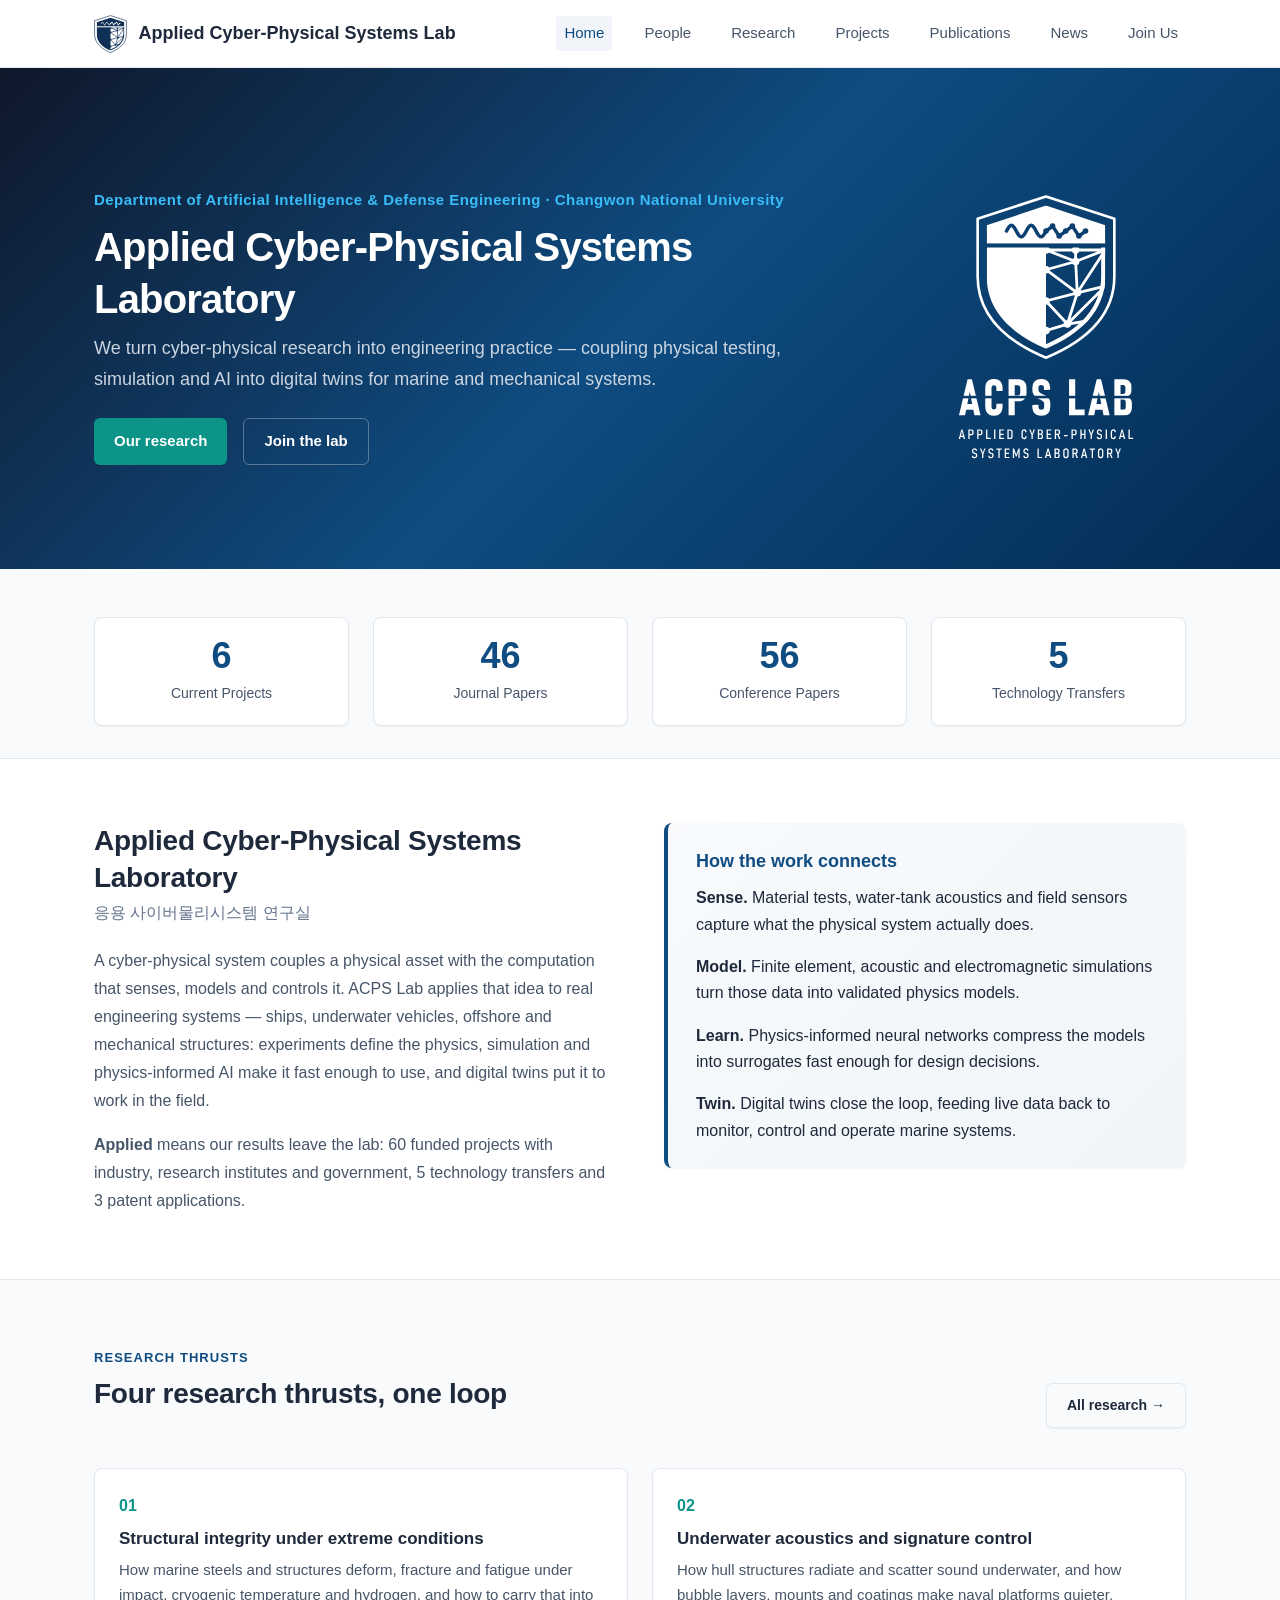
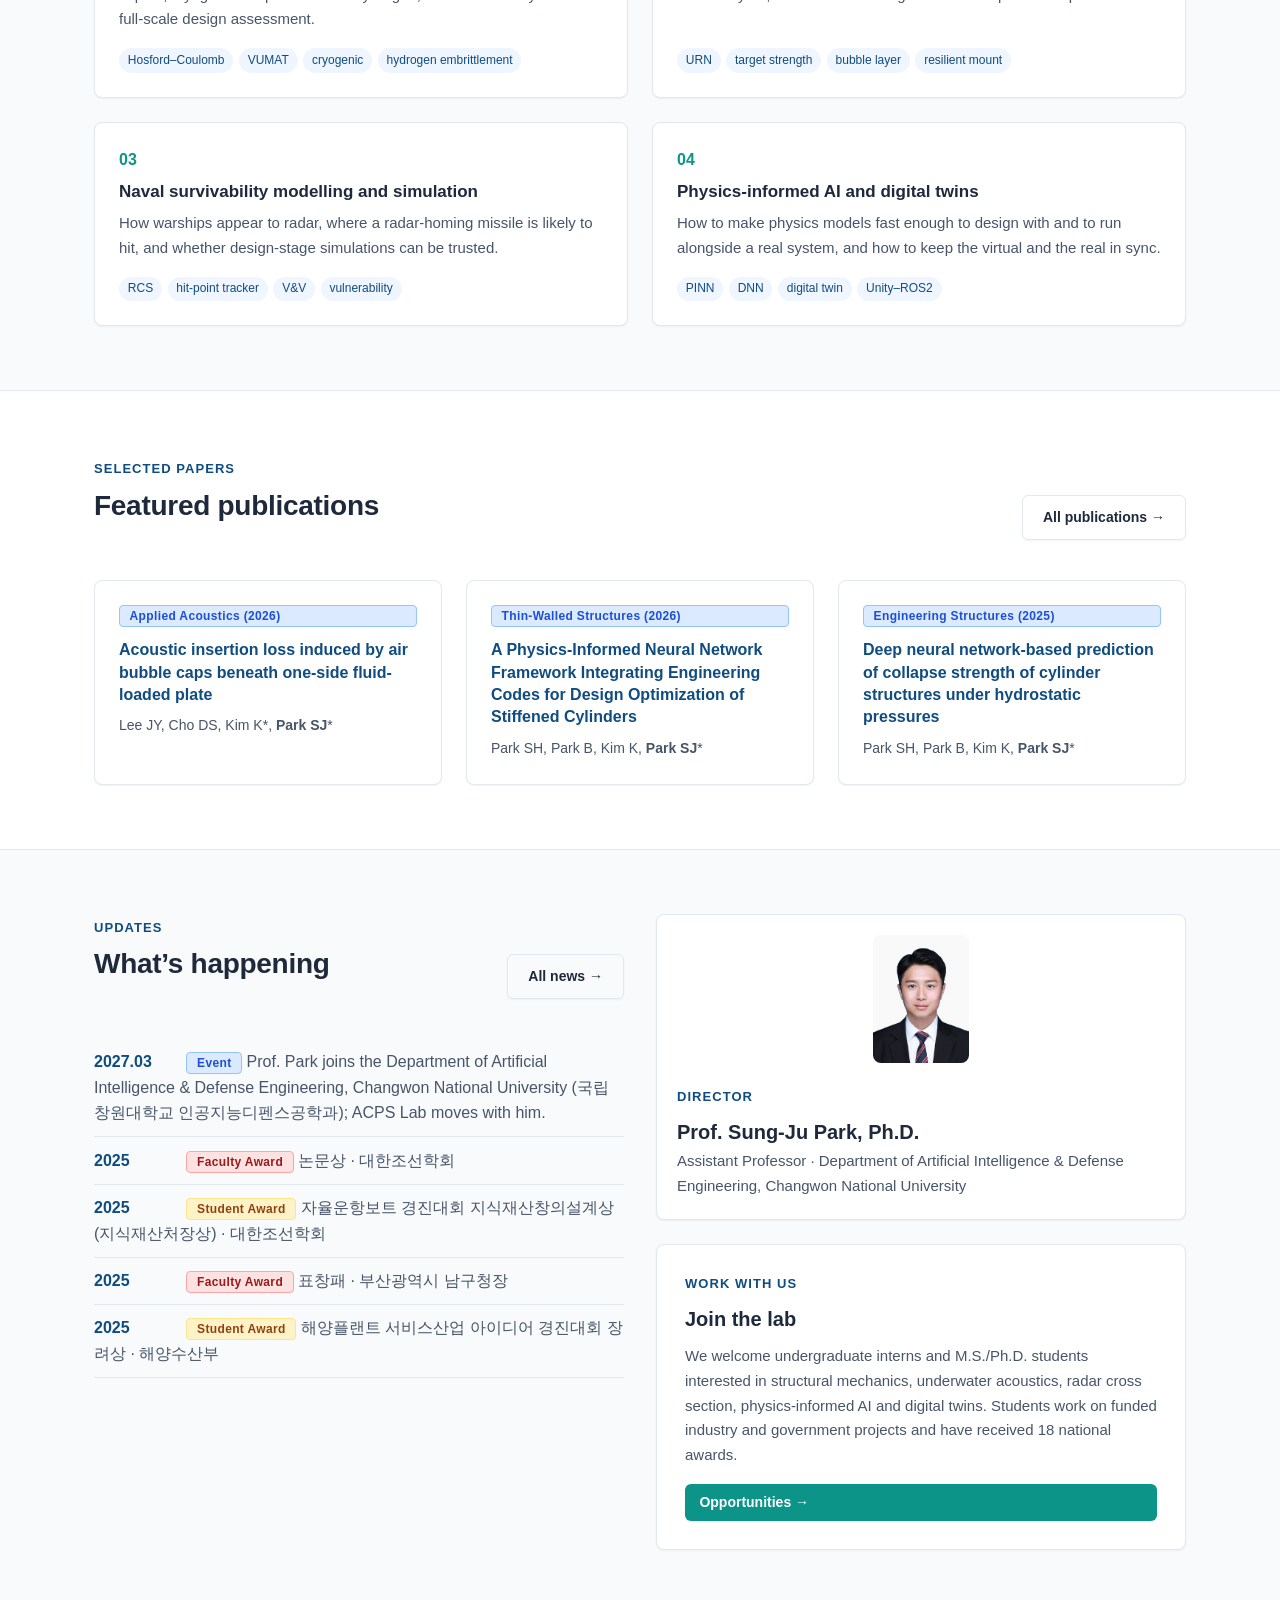
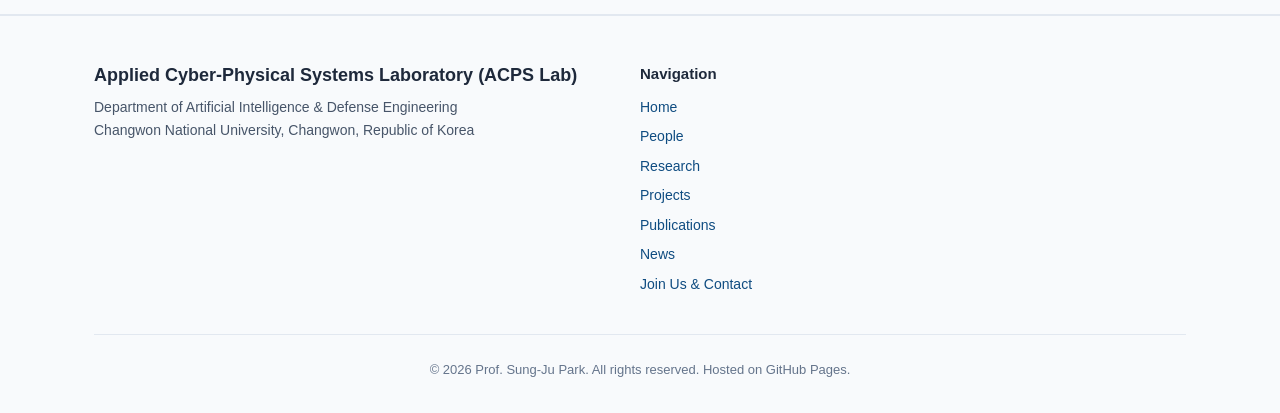
==== index.html @ 9bb6bbc0 "Affiliation: Dept. of Artificial Intelligence & Defense Engineering, Changwon National University - " ====
<!DOCTYPE html>
<html lang="ko">
<head>
  <meta charset="UTF-8">
  <meta name="viewport" content="width=device-width, initial-scale=1.0">
  <title>Applied Cyber-Physical Systems Laboratory — Prof. Sung-Ju Park | Changwon National University</title>
  <meta name="description" content="Applied Cyber-Physical Systems Laboratory (ACPS Lab) led by Prof. Sung-Ju Park at Changwon National University. Applied research that couples physical testing, simulation and physics-informed AI into digital twins for marine and mechanical engineering systems.">
  <link rel="stylesheet" href="css/style.css">
  <link rel="icon" href="images/logo-icon.svg" type="image/svg+xml">
  <script type="application/ld+json">
  {
    "@context": "https://schema.org",
    "@graph": [
      {
        "@type": "ResearchOrganization",
        "name": "Applied Cyber-Physical Systems Laboratory",
        "alternateName": ["ACPS Lab", "응용 사이버물리시스템 연구실"],
        "url": "https://acps-lab-cwnu.github.io",
        "email": "parksj0314@tu.ac.kr",
        "parentOrganization": {
          "@type": "CollegeOrUniversity",
          "name": "Changwon National University",
          "url": "https://www.changwon.ac.kr"
        },
        "knowsAbout": [
          "Cyber-Physical Systems",
          "Structural Health Monitoring",
          "Ductile Fracture Mechanics",
          "Underwater Radiated Noise",
          "Radar Cross Section",
          "Physics-Informed Neural Networks",
          "Digital Twin Unmanned Systems"
        ]
      },
      {
        "@type": "Person",
        "name": "Sung-Ju Park",
        "alternateName": ["박성주"],
        "jobTitle": "Assistant Professor",
        "email": "parksj0314@tu.ac.kr",
        "sameAs": [
          "https://scholar.google.com/citations?user=t3eiesQAAAAJ&hl=ko",
          "https://orcid.org/0000-0002-7129-8567"
        ],
        "worksFor": {
          "@type": "CollegeOrUniversity",
          "name": "Changwon National University"
        }
      }
    ]
  }
  </script>
</head>
<body data-page="home">

  <!-- Site Header & Nav -->
  <header class="site-head">
    <div class="site-head-inner">
      <a class="brand" href="index.html">
        <picture><source srcset="images/logo-mark-dark.svg" media="(prefers-color-scheme: dark)"><img class="brand-logo" src="images/logo-mark.svg" alt="ACPS Lab" width="33" height="38"></picture>
        <span class="brand-text">Applied Cyber-Physical Systems Lab</span>
      </a>
      <button class="nav-toggle" aria-label="Toggle navigation">&#9776;</button>
      <nav class="site-nav" aria-label="Main Navigation">
        <a href="index.html">Home</a>
        <a href="people.html">People</a>
        <a href="research.html">Research</a>
        <a href="projects.html">Projects</a>
        <a href="publications.html">Publications</a>
        <a href="news.html">News</a>
        <a href="contact.html">Join Us</a>
      </nav>
    </div>
  </header>

  <!-- Hero -->
  <section class="hero">
    <div class="wrap">
      <div class="hero-lab">
        <div>
          <p class="hero-eyebrow">Department of Artificial Intelligence &amp; Defense Engineering &middot; Changwon National University</p>
          <h1>Applied Cyber-Physical Systems Laboratory</h1>
          <p class="hero-lede">We turn cyber-physical research into engineering practice &mdash; coupling physical testing, simulation and AI into digital twins for marine and mechanical systems.</p>
          <div class="hero-actions">
            <a href="research.html" class="btn btn-teal">Our research</a>
            <a href="contact.html" class="btn btn-ghost">Join the lab</a>
          </div>
        </div>
        <div class="hero-logo"><img src="images/logo-vertical-dark.svg" alt="ACPS Lab logo: a crest whose top band carries a smooth sine on the left that turns into straight finite elements joined at nodes on the right; below it the field is split into solid steel on the left and a triangulated finite-element mesh on the right; under the crest the words ACPS Lab, Applied Cyber-Physical Systems Laboratory" width="600" height="800"></div>
      </div>
    </div>
  </section>

  <!-- Key numbers -->
  <section class="section section-tint" style="padding: 2rem 0;">
    <div class="wrap">
      <div class="stats-grid">
        <a class="stat-card" href="projects.html"><div class="stat-val" data-count="ongoing"></div><div class="stat-lbl">Current Projects</div></a>
        <a class="stat-card" href="publications.html"><div class="stat-val" data-count="journal"></div><div class="stat-lbl">Journal Papers</div></a>
        <a class="stat-card" href="publications.html"><div class="stat-val" data-count="conferences"></div><div class="stat-lbl">Conference Papers</div></a>
        <a class="stat-card" href="publications.html"><div class="stat-val" data-count="transfers"></div><div class="stat-lbl">Technology Transfers</div></a>
      </div>
    </div>
  </section>

  <!-- About + how the work connects -->
  <section class="section">
    <div class="wrap">
      <div class="grid-2" style="gap: 3rem; align-items: flex-start;">
        <div>
          <h2 style="margin-bottom: 0.25rem;">Applied Cyber-Physical Systems Laboratory</h2>
          <p style="color: var(--ink-faint); margin-bottom: 1.25rem;">응용 사이버물리시스템 연구실</p>
          <p style="color: var(--ink-soft); line-height: 1.75;">
            A cyber-physical system couples a physical asset with the computation that senses, models and controls it.
            ACPS Lab applies that idea to real engineering systems &mdash; ships, underwater vehicles, offshore and mechanical structures:
            experiments define the physics, simulation and physics-informed AI make it fast enough to use, and digital twins put it to work in the field.
          </p>
          <p style="color: var(--ink-soft); line-height: 1.75; margin-bottom: 0;">
            <strong>Applied</strong> means our results leave the lab: <span data-count="projects"></span> funded projects with industry, research institutes and government,
            <span data-count="transfers"></span> technology transfers and <span data-count="patents"></span> patent applications.
          </p>
        </div>
        <div class="lab-statement-box" style="margin: 0;">
          <div class="lab-statement-title">How the work connects</div>
          <p><strong>Sense.</strong> Material tests, water-tank acoustics and field sensors capture what the physical system actually does.</p>
          <p><strong>Model.</strong> Finite element, acoustic and electromagnetic simulations turn those data into validated physics models.</p>
          <p><strong>Learn.</strong> Physics-informed neural networks compress the models into surrogates fast enough for design decisions.</p>
          <p style="margin-bottom: 0;"><strong>Twin.</strong> Digital twins close the loop, feeding live data back to monitor, control and operate marine systems.</p>
        </div>
      </div>
    </div>
  </section>

  <!-- Research thrusts -->
  <section class="section section-tint">
    <div class="wrap">
      <div class="section-head" style="display: flex; justify-content: space-between; align-items: flex-end; gap: 1rem;">
        <div>
          <span class="section-label">Research thrusts</span>
          <h2>Four research thrusts, one loop</h2>
        </div>
        <a href="research.html" class="btn btn-ghost" style="font-size: 0.875rem;">All research &rarr;</a>
      </div>
      <div class="grid-2">
        <a class="card thrust-card" href="research.html#structures">
          <span class="thrust-num">01</span>
          <h3>Structural integrity under extreme conditions</h3>
          <p>How marine steels and structures deform, fracture and fatigue under impact, cryogenic temperature and hydrogen, and how to carry that into full-scale design assessment.</p>
          <div class="tag-row"><span class="tag">Hosford–Coulomb</span><span class="tag">VUMAT</span><span class="tag">cryogenic</span><span class="tag">hydrogen embrittlement</span></div>
        </a>
        <a class="card thrust-card" href="research.html#acoustics">
          <span class="thrust-num">02</span>
          <h3>Underwater acoustics and signature control</h3>
          <p>How hull structures radiate and scatter sound underwater, and how bubble layers, mounts and coatings make naval platforms quieter.</p>
          <div class="tag-row"><span class="tag">URN</span><span class="tag">target strength</span><span class="tag">bubble layer</span><span class="tag">resilient mount</span></div>
        </a>
        <a class="card thrust-card" href="research.html#survivability">
          <span class="thrust-num">03</span>
          <h3>Naval survivability modelling and simulation</h3>
          <p>How warships appear to radar, where a radar-homing missile is likely to hit, and whether design-stage simulations can be trusted.</p>
          <div class="tag-row"><span class="tag">RCS</span><span class="tag">hit-point tracker</span><span class="tag">V&amp;V</span><span class="tag">vulnerability</span></div>
        </a>
        <a class="card thrust-card" href="research.html#ai-twin">
          <span class="thrust-num">04</span>
          <h3>Physics-informed AI and digital twins</h3>
          <p>How to make physics models fast enough to design with and to run alongside a real system, and how to keep the virtual and the real in sync.</p>
          <div class="tag-row"><span class="tag">PINN</span><span class="tag">DNN</span><span class="tag">digital twin</span><span class="tag">Unity–ROS2</span></div>
        </a>
      </div>
    </div>
  </section>

  <!-- Featured publications -->
  <section class="section">
    <div class="wrap">
      <div class="section-head" style="display: flex; justify-content: space-between; align-items: flex-end; gap: 1rem;">
        <div>
          <span class="section-label">Selected papers</span>
          <h2>Featured publications</h2>
        </div>
        <a href="publications.html" class="btn btn-ghost" style="font-size: 0.875rem;">All publications &rarr;</a>
      </div>
      <div class="grid-3" id="featured-pubs"></div>
    </div>
  </section>

  <!-- News, director, join -->
  <section class="section section-tint">
    <div class="wrap">
      <div class="grid-2" style="gap: 2rem; align-items: flex-start;">
        <div>
      <div class="section-head" style="display: flex; justify-content: space-between; align-items: flex-end; gap: 1rem;">
        <div>
          <span class="section-label">Updates</span>
          <h2>What&rsquo;s happening</h2>
        </div>
        <a href="news.html" class="btn btn-ghost" style="font-size: 0.875rem;">All news &rarr;</a>
      </div>
          <ul class="news-list" id="news-list" data-limit="5"></ul>
        </div>
        <div style="display: flex; flex-direction: column; gap: 1.5rem;">
          <a class="card director-card" href="people.html">
            <img src="images/sungju-park.jpg" alt="Prof. Sung-Ju Park" width="96" height="128">
            <div>
              <span class="section-label">Director</span>
              <h3 style="margin: 0.25rem 0;">Prof. Sung-Ju Park, Ph.D.</h3>
              <p style="color: var(--ink-soft); font-size: 0.9375rem; margin: 0;">Assistant Professor &middot; Department of Artificial Intelligence &amp; Defense Engineering, Changwon National University</p>
            </div>
          </a>
          <div class="card" style="padding: 1.75rem;">
            <span class="section-label">Work with us</span>
            <h3 style="margin: 0.25rem 0 0.75rem;">Join the lab</h3>
            <p style="color: var(--ink-soft); font-size: 0.9375rem; line-height: 1.65;">
              We welcome undergraduate interns and M.S./Ph.D. students interested in structural mechanics, underwater acoustics, radar cross section, physics-informed AI and digital twins.
              Students work on funded industry and government projects and have received <span data-count="student-awards"></span> national awards.
            </p>
            <a href="contact.html" class="btn btn-teal" style="font-size: 0.875rem; padding: 0.45rem 0.9rem;">Opportunities &rarr;</a>
          </div>
        </div>
      </div>
    </div>
  </section>

  <!-- Site Footer -->
  <footer class="site-foot">
    <div class="wrap">
      <div class="foot-inner">
        <div class="foot-brand">
          <h3>Applied Cyber-Physical Systems Laboratory (ACPS Lab)</h3>
          <p>Department of Artificial Intelligence &amp; Defense Engineering<br>Changwon National University, Changwon, Republic of Korea</p>
        </div>
        <div class="foot-links">
          <h4>Navigation</h4>
          <ul>
            <li><a href="index.html">Home</a></li>
            <li><a href="people.html">People</a></li>
            <li><a href="research.html">Research</a></li>
            <li><a href="projects.html">Projects</a></li>
            <li><a href="publications.html">Publications</a></li>
            <li><a href="news.html">News</a></li>
            <li><a href="contact.html">Join Us &amp; Contact</a></li>
          </ul>
        </div>
      </div>
      <div class="foot-copy">
        &copy; 2026 Prof. Sung-Ju Park. All rights reserved. Hosted on GitHub Pages.
      </div>
    </div>
  </footer>

  <script src="data/news.js"></script>
  <script src="data/publications.js"></script>
  <script src="data/projects.js"></script>
  <script src="js/main.js"></script>
</body>
</html>
---- css/style.css ----
/* ==========================================================================
   Prof. Sung-Ju Park — Academic Portfolio & Research Lab Website
   Department of Electrical & Control Engineering / Naval Architecture & Ocean Engineering
   Tongmyong University
   ========================================================================== */

:root {
  color-scheme: light dark;

  /* Typography */
  --font-sans: -apple-system, BlinkMacSystemFont, "Segoe UI", Roboto, "Helvetica Neue", "Malgun Gothic", "Noto Sans KR", sans-serif;
  --font-mono: SFMono-Regular, Consolas, "Liberation Mono", Menlo, monospace;

  /* Colors - Light Theme */
  --ink: #1e293b;
  --ink-soft: #475569;
  --ink-faint: #64748b;

  --accent: #0f4c81;        /* Oceanic Deep Navy */
  --accent-hover: #032b53;
  --accent-light: #2563eb;
  --accent-bg: #eff6ff;

  --teal: #0d9488;          /* Tech / Digital Twin Teal */
  --teal-bg: #f0fdf4;

  --gold: #d97706;          /* Award Gold */
  --gold-bg: #fffbeb;

  --bg: #ffffff;
  --bg-soft: #f8fafc;
  --bg-inset: #f1f5f9;
  --rule: #e2e8f0;

  /* Dimensions */
  --wide: 1140px;
  --measure: 72ch;
  --radius: 8px;
  --nav-h: 68px;

  /* Elevation */
  --shadow-sm: 0 1px 2px 0 rgba(0, 0, 0, 0.05);
  --shadow: 0 4px 6px -1px rgba(0, 0, 0, 0.08), 0 2px 4px -1px rgba(0, 0, 0, 0.04);
  --shadow-lg: 0 10px 15px -3px rgba(0, 0, 0, 0.1), 0 4px 6px -2px rgba(0, 0, 0, 0.05);
  --transition: all 0.2s cubic-bezier(0.4, 0, 0.2, 1);
}

@media (prefers-color-scheme: dark) {
  :root {
    --ink: #f1f5f9;
    --ink-soft: #cbd5e1;
    --ink-faint: #94a3b8;

    --accent: #38bdf8;
    --accent-hover: #7dd3fc;
    --accent-light: #60a5fa;
    --accent-bg: #0c4a6e;

    --teal: #2dd4bf;
    --teal-bg: #042f2e;

    --gold: #fbbf24;
    --gold-bg: #451a03;

    --bg: #0f172a;
    --bg-soft: #1e293b;
    --bg-inset: #334155;
    --rule: #334155;

    --shadow-sm: 0 1px 2px 0 rgba(0, 0, 0, 0.3);
    --shadow: 0 4px 6px -1px rgba(0, 0, 0, 0.3);
    --shadow-lg: 0 10px 25px -5px rgba(0, 0, 0, 0.4);
  }
}

/* Base Reset */
*, *::before, *::after { box-sizing: border-box; }
html { scroll-behavior: smooth; }

body {
  margin: 0;
  font-family: var(--font-sans);
  font-size: 1rem;
  line-height: 1.65;
  color: var(--ink);
  background-color: var(--bg);
  -webkit-font-smoothing: antialiased;
}

img, video { max-width: 100%; height: auto; display: block; }
a { color: var(--accent); text-decoration: none; transition: var(--transition); }
a:hover { color: var(--accent-hover); text-decoration: underline; }

h1, h2, h3, h4, h5, h6 {
  color: var(--ink);
  line-height: 1.3;
  margin-top: 0;
  font-weight: 700;
}

h1 { font-size: 2.25rem; letter-spacing: -0.02em; }
h2 { font-size: 1.75rem; letter-spacing: -0.01em; margin-bottom: 1rem; }
h3 { font-size: 1.25rem; margin-bottom: 0.5rem; }

p { margin-top: 0; margin-bottom: 1rem; }

/* Layout Containers */
.wrap {
  width: 100%;
  max-width: var(--wide);
  margin-left: auto;
  margin-right: auto;
  padding-left: 1.5rem;
  padding-right: 1.5rem;
}

.section {
  padding: 4rem 0;
  border-bottom: 1px solid var(--rule);
}

.section-tint {
  background-color: var(--bg-soft);
}

.section-head {
  margin-bottom: 2.5rem;
}

.section-label {
  display: inline-block;
  font-size: 0.8125rem;
  font-weight: 700;
  text-transform: uppercase;
  letter-spacing: 0.08em;
  color: var(--accent);
  margin-bottom: 0.5rem;
}

/* Header & Navigation */
.site-head {
  position: sticky;
  top: 0;
  z-index: 100;
  background-color: rgba(255, 255, 255, 0.9);
  backdrop-filter: blur(10px);
  border-bottom: 1px solid var(--rule);
  height: var(--nav-h);
  display: flex;
  align-items: center;
}

@media (prefers-color-scheme: dark) {
  .site-head {
    background-color: rgba(15, 23, 42, 0.9);
  }
}

.site-head-inner {
  display: flex;
  align-items: center;
  justify-content: space-between;
  width: 100%;
  max-width: var(--wide);
  margin: 0 auto;
  padding: 0 1.5rem;
}

.brand {
  display: flex;
  align-items: center;
  gap: 0.75rem;
  font-weight: 700;
  font-size: 1.125rem;
  color: var(--ink);

  text-decoration: none !important;
}

.brand-badge {
  background: linear-gradient(135deg, #0f4c81, #0d9488);
  color: #ffffff;
  padding: 0.2rem 0.5rem;
  border-radius: 4px;
  font-size: 0.75rem;
  font-weight: 800;
  letter-spacing: 0.05em;
}

.brand-sub {
  font-size: 0.875rem;
  color: var(--ink-soft);
  font-weight: 500;
}

.site-nav {
  display: flex;
  gap: 1.5rem;
  align-items: center;
}

.site-nav a {
  color: var(--ink-soft);
  font-weight: 500;
  font-size: 0.9375rem;
  padding: 0.35rem 0.5rem;
  border-radius: 4px;
}

.site-nav a:hover,
.site-nav a.active {
  color: var(--accent);
  background-color: var(--bg-inset);
  text-decoration: none;
}

.nav-toggle {
  display: none;
  background: none;
  border: none;
  font-size: 1.5rem;
  color: var(--ink);
  cursor: pointer;
}

/* Hero Section */
.hero {
  background: linear-gradient(135deg, #0f172a 0%, #0f4c81 50%, #032b53 100%);
  color: #ffffff;
  padding: 4.5rem 0 3.5rem;
  position: relative;
  overflow: hidden;
}

.hero-inner {
  display: grid;
  grid-template-columns: 240px 1fr;
  gap: 3rem;
  align-items: center;
}

.hero-avatar {
  width: 220px;
  height: 280px;
  border-radius: 12px;
  object-fit: cover;
  box-shadow: 0 10px 25px rgba(0,0,0,0.3);
  border: 4px solid rgba(255,255,255,0.2);
}

.hero-eyebrow {
  color: #38bdf8;
  font-weight: 600;
  font-size: 0.9375rem;
  margin-bottom: 0.5rem;
  letter-spacing: 0.03em;
}

.hero h1 {
  color: #ffffff;
  font-size: 2.5rem;
  margin-bottom: 0.5rem;
}

.hero-subtitle {
  font-size: 1.25rem;
  color: #94a3b8;
  font-weight: 500;
  margin-bottom: 1.25rem;
}

.hero-lede {
  font-size: 1.0625rem;
  color: #cbd5e1;
  line-height: 1.7;
  margin-bottom: 1.5rem;
  max-width: var(--measure);
}

.hero-tags {
  display: flex;
  flex-wrap: wrap;
  gap: 0.5rem;
  margin-bottom: 1.75rem;
}

.hero-tag {
  background: rgba(255, 255, 255, 0.12);
  color: #e2e8f0;
  border: 1px solid rgba(255, 255, 255, 0.2);
  padding: 0.25rem 0.75rem;
  border-radius: 20px;
  font-size: 0.8125rem;
  font-weight: 500;
  backdrop-filter: blur(4px);
}

/* Sponsor & Funding Wall */
.sponsor-grid {
  display: flex;
  flex-wrap: wrap;
  gap: 0.85rem;
  justify-content: center;
  align-items: center;
  margin-top: 1.5rem;
}

.sponsor-badge {
  background: var(--bg-soft);
  border: 1px solid var(--rule);
  color: var(--ink-soft);
  padding: 0.5rem 1rem;
  border-radius: 6px;
  font-size: 0.875rem;
  font-weight: 600;
  box-shadow: var(--shadow-sm);
  transition: var(--transition);
}

.sponsor-badge:hover {
  border-color: var(--accent);
  color: var(--accent);
  transform: translateY(-2px);
}

.hero-actions {
  display: flex;
  gap: 1rem;
}

/* Buttons */
.btn {
  display: inline-flex;
  align-items: center;
  gap: 0.5rem;
  background-color: var(--accent);
  color: #ffffff !important;
  font-weight: 600;
  font-size: 0.9375rem;
  padding: 0.625rem 1.25rem;
  border-radius: 6px;
  box-shadow: var(--shadow-sm);
  transition: var(--transition);
  border: none;
  cursor: pointer;
  text-decoration: none !important;
}

.btn:hover {
  background-color: var(--accent-hover);
  transform: translateY(-1px);
  box-shadow: var(--shadow);
}

.btn-teal {
  background-color: var(--teal);
}

.btn-teal:hover {
  background-color: #0f766e;
}

.btn-ghost {
  background-color: transparent;
  color: var(--ink) !important;
  border: 1px solid var(--rule);
}

.btn-ghost:hover {
  background-color: var(--bg-inset);
}

.hero .btn-ghost {
  color: #ffffff !important;
  border-color: rgba(255, 255, 255, 0.3);
}

.hero .btn-ghost:hover {
  background-color: rgba(255, 255, 255, 0.1);
}

/* Stats Counter */
.stats-grid {
  display: grid;
  grid-template-columns: repeat(4, 1fr);
  gap: 1.5rem;
  margin-top: 1rem;
}

.stat-card {
  background-color: var(--bg);
  border: 1px solid var(--rule);
  padding: 1.25rem;
  border-radius: var(--radius);
  text-align: center;
  box-shadow: var(--shadow-sm);
  transition: var(--transition);
}

.stat-card:hover {
  transform: translateY(-2px);
  box-shadow: var(--shadow);
}

.stat-val {
  font-size: 2.25rem;
  font-weight: 800;
  color: var(--accent);
  line-height: 1;
  margin-bottom: 0.5rem;
}

.stat-lbl {
  font-size: 0.875rem;
  color: var(--ink-soft);
  font-weight: 500;
}

/* Grid & Cards */
.grid-2 { display: grid; grid-template-columns: repeat(2, 1fr); gap: 1.5rem; }
.grid-3 { display: grid; grid-template-columns: repeat(3, 1fr); gap: 1.5rem; }

.card {
  background-color: var(--bg);
  border: 1px solid var(--rule);
  border-radius: var(--radius);
  overflow: hidden;
  box-shadow: var(--shadow-sm);
  transition: var(--transition);
  display: flex;
  flex-direction: column;
}

.card:hover {
  transform: translateY(-3px);
  box-shadow: var(--shadow-lg);
  border-color: var(--accent-light);
}

.card-media {
  height: 200px;
  overflow: hidden;
  background-color: var(--bg-inset);
  position: relative;
}

.card-media img {
  width: 100%;
  height: 100%;
  object-fit: cover;
  transition: transform 0.4s ease;
}

.card:hover .card-media img {
  transform: scale(1.04);
}

.card-body {
  padding: 1.5rem;
  display: flex;
  flex-direction: column;
  flex: 1;
}

.card-body h3 {
  font-size: 1.15rem;
  margin-bottom: 0.75rem;
}

.card-body p {
  color: var(--ink-soft);
  font-size: 0.9375rem;
  flex: 1;
  margin-bottom: 1rem;
}

.card-more {
  font-weight: 600;
  font-size: 0.875rem;
  color: var(--accent);
  margin-top: auto;
}

/* Badges */
.badge {
  display: inline-flex;
  align-items: center;
  gap: 0.25rem;
  padding: 0.25rem 0.6rem;
  border-radius: 4px;
  font-size: 0.75rem;
  font-weight: 700;
  letter-spacing: 0.03em;
  line-height: 1;
}

/* Journal Index Badges */
.badge-scie { background-color: #dbeafe; color: #1d4ed8; border: 1px solid #93c5fd; }
.badge-scopus { background-color: #f3e8ff; color: #6b21a8; border: 1px solid #d8b4fe; }
.badge-kci { background-color: #e0e7ff; color: #3730a3; border: 1px solid #a5b4fc; }
.badge-patent { background-color: #fef3c7; color: #92400e; border: 1px solid #fde68a; }
.badge-award { background-color: #fee2e2; color: #991b1b; border: 1px solid #fca5a5; }

/* Project Status Badges (High Contrast) */
.badge-ongoing { background-color: #dcfce7; color: #15803d; border: 1px solid #86efac; box-shadow: 0 0 0 1px rgba(34, 197, 94, 0.2); }
.badge-completed { background-color: #f1f5f9; color: #475569; border: 1px solid #cbd5e1; }

/* Project Role Badges */
.badge-pi { background-color: #fef3c7; color: #b45309; border: 1px solid #fcd34d; }
.badge-copi { background-color: #e0f2fe; color: #0369a1; border: 1px solid #7dd3fc; }
.badge-defense { background-color: #ecfdf5; color: #047857; border: 1px solid #a7f3d0; }

@media (prefers-color-scheme: dark) {
  .badge-scie { background-color: #1e3a8a; color: #bfdbfe; border-color: #2563eb; }
  .badge-scopus { background-color: #581c87; color: #e9d5ff; border-color: #7e22ce; }
  .badge-kci { background-color: #312e81; color: #c7d2fe; border-color: #4338ca; }
  .badge-patent { background-color: #78350f; color: #fde68a; border-color: #b45309; }
  .badge-award { background-color: #7f1d1d; color: #fecaca; border-color: #dc2626; }

  .badge-ongoing { background-color: #14532d; color: #86efac; border-color: #22c55e; }
  .badge-completed { background-color: #334155; color: #cbd5e1; border-color: #475569; }

  .badge-pi { background-color: #78350f; color: #fef3c7; border-color: #d97706; }
  .badge-copi { background-color: #075985; color: #e0f2fe; border-color: #0284c7; }
  .badge-defense { background-color: #064e3b; color: #a7f3d0; border-color: #059669; }
}

/* Filter Controls & Search */
.filter-bar {
  display: flex;
  flex-wrap: wrap;
  gap: 0.5rem;
  margin-bottom: 2rem;
  align-items: center;
}

.filter-btn {
  background-color: var(--bg-soft);
  border: 1px solid var(--rule);
  color: var(--ink-soft);
  font-size: 0.875rem;
  font-weight: 600;
  padding: 0.5rem 1rem;
  border-radius: 9999px;
  cursor: pointer;
  transition: var(--transition);
}

.filter-btn:hover,
.filter-btn.active {
  background-color: var(--accent);
  color: #ffffff;
  border-color: var(--accent);
}

.search-box {
  width: 100%;
  max-width: 380px;
  margin-left: auto;
  position: relative;
}

.search-input {
  width: 100%;
  padding: 0.55rem 1rem;
  border-radius: 9999px;
  border: 1px solid var(--rule);
  background-color: var(--bg);
  color: var(--ink);
  font-size: 0.875rem;
}

.search-input:focus {
  outline: none;
  border-color: var(--accent);
  box-shadow: 0 0 0 3px rgba(37, 99, 235, 0.15);
}

/* Publications List */
.pub-list {
  display: flex;
  flex-direction: column;
  gap: 1.25rem;
}

.pub-item {
  background-color: var(--bg);
  border: 1px solid var(--rule);
  border-radius: var(--radius);
  padding: 1.25rem 1.5rem;
  transition: var(--transition);
  position: relative;
}

.pub-item:hover {
  border-color: var(--accent-light);
  box-shadow: var(--shadow);
}

.pub-title {
  font-size: 1.0625rem;
  font-weight: 700;
  margin-bottom: 0.35rem;
  line-height: 1.4;
}

.pub-authors {
  font-size: 0.9375rem;
  color: var(--ink-soft);
  margin-bottom: 0.35rem;
}

.pub-authors strong {
  color: var(--accent);
  font-weight: 700;
}

.pub-journal {
  font-size: 0.875rem;
  color: var(--ink-faint);
  font-style: italic;
  display: flex;
  align-items: center;
  gap: 0.75rem;
  flex-wrap: wrap;
}

.pub-links {
  margin-top: 0.5rem;
  display: flex;
  gap: 0.75rem;
}

.pub-link {
  font-size: 0.8125rem;
  font-weight: 600;
  color: var(--accent);
  background-color: var(--bg-inset);
  padding: 0.15rem 0.5rem;
  border-radius: 4px;
}

/* Projects Table / Cards */
.project-list {
  display: flex;
  flex-direction: column;
  gap: 1rem;
}

.project-card {
  background-color: var(--bg);
  border: 1px solid var(--rule);
  border-left: 4px solid var(--accent);
  padding: 1.25rem 1.5rem;
  border-radius: var(--radius);
  transition: var(--transition);
}

.project-card:hover {
  box-shadow: var(--shadow);
}

.project-header {
  display: flex;
  justify-content: space-between;
  align-items: flex-start;
  gap: 1rem;
  margin-bottom: 0.5rem;
}

.project-title {
  font-size: 1.0625rem;
  font-weight: 700;
}

.project-meta {
  font-size: 0.875rem;
  color: var(--ink-soft);
  display: flex;
  gap: 1.5rem;
  flex-wrap: wrap;
}

/* Timeline & Profile */
.timeline {
  position: relative;
  padding-left: 1.5rem;
  border-left: 2px solid var(--rule);
  margin-top: 1.5rem;
}

.timeline-item {
  position: relative;
  margin-bottom: 1.75rem;
}

.timeline-item::before {
  content: "";
  position: absolute;
  left: calc(-1.5rem - 5px);
  top: 0.35rem;
  width: 8px;
  height: 8px;
  border-radius: 50%;
  background-color: var(--accent);
}

.timeline-date {
  font-size: 0.8125rem;
  font-weight: 700;
  color: var(--accent);
  margin-bottom: 0.25rem;
}

.timeline-title {
  font-size: 1.0625rem;
  font-weight: 700;
  margin-bottom: 0.25rem;
}

.timeline-desc {
  font-size: 0.9375rem;
  color: var(--ink-soft);
}

/* Footer */
.site-foot {
  background-color: var(--bg-soft);
  border-top: 1px solid var(--rule);
  padding: 3rem 0 2rem;
  color: var(--ink-soft);
  font-size: 0.875rem;
}

.foot-inner {
  display: grid;
  grid-template-columns: 2fr 1fr 1fr;
  gap: 2.5rem;
  margin-bottom: 2rem;
}

.foot-brand h3 {
  font-size: 1.125rem;
  margin-bottom: 0.5rem;
  color: var(--ink);
}

.foot-links h4 {
  font-size: 0.9375rem;
  margin-bottom: 0.75rem;
  color: var(--ink);
}

.foot-links ul {
  list-style: none;
  padding: 0;
  margin: 0;
}

.foot-links li {
  margin-bottom: 0.4rem;
}

.foot-copy {
  border-top: 1px solid var(--rule);
  padding-top: 1.5rem;
  text-align: center;
  color: var(--ink-faint);
  font-size: 0.8125rem;
}

/* Responsive Queries */
@media (max-width: 900px) {
  .hero-inner {
    grid-template-columns: 1fr;
    text-align: center;
    justify-items: center;
  }
  .hero-avatar {
    width: 180px;
    height: 230px;
  }
  .hero-actions {
    justify-content: center;
  }
  .stats-grid {
    grid-template-columns: repeat(2, 1fr);
  }
  .grid-2, .grid-3 {
    grid-template-columns: 1fr;
  }
  .foot-inner {
    grid-template-columns: 1fr;
  }
}

@media (max-width: 640px) {
  .site-nav {
    display: none;
    position: absolute;
    top: var(--nav-h);
    left: 0;
    width: 100%;
    background-color: var(--bg);
    border-bottom: 1px solid var(--rule);
    flex-direction: column;
    padding: 1rem 1.5rem;
    box-shadow: var(--shadow-lg);
  }
  .site-nav.open {
    display: flex;
  }
  .nav-toggle {
    display: block;
  }
  .filter-bar {
    flex-direction: column;
    align-items: stretch;
  }
  .search-box {
    max-width: 100%;
  }
}

/* Academic Profile & Scholar Badges (SMI Lab Inspired) */
.scholar-links {
  display: flex;
  flex-wrap: wrap;
  gap: 0.5rem;
  margin-top: 1rem;
}

.scholar-badge {
  display: inline-flex;
  align-items: center;
  gap: 0.35rem;
  background-color: var(--bg-soft);
  border: 1px solid var(--rule);
  color: var(--ink-soft) !important;
  font-size: 0.8125rem;
  font-weight: 600;
  padding: 0.3rem 0.65rem;
  border-radius: 4px;
  transition: var(--transition);
}

.scholar-badge:hover {
  background-color: var(--accent-bg);
  border-color: var(--accent-light);
  color: var(--accent) !important;
  text-decoration: none !important;
}

.lab-statement-box {
  background: linear-gradient(135deg, var(--bg-soft) 0%, var(--bg-inset) 100%);
  border-left: 4px solid var(--accent);
  padding: 1.5rem 1.75rem;
  border-radius: var(--radius);
  margin-bottom: 2rem;
  box-shadow: var(--shadow-sm);
}

.lab-statement-title {
  font-size: 1.125rem;
  font-weight: 700;
  color: var(--accent);
  margin-bottom: 0.5rem;
}

/* Floating Back to Top Button */
#backToTop {
  position: fixed;
  bottom: 2rem;
  right: 2rem;
  z-index: 999;
  background-color: var(--accent);
  color: #ffffff;
  border: none;
  padding: 0.6rem 1rem;
  border-radius: 30px;
  font-size: 0.875rem;
  font-weight: 700;
  cursor: pointer;
  box-shadow: 0 4px 12px rgba(0, 0, 0, 0.25);
  display: flex;
  align-items: center;
  gap: 0.35rem;
  opacity: 0;
  visibility: hidden;
  transition: opacity 0.3s ease, visibility 0.3s ease, transform 0.2s ease;
}

#backToTop.show {
  opacity: 1;
  visibility: visible;
}

#backToTop:hover {
  background-color: var(--accent-hover);
  transform: translateY(-3px);

  box-shadow: 0 6px 16px rgba(0, 0, 0, 0.35);
}

/* Copy Toast Feedback */
.copy-toast {
  position: fixed;
  bottom: 2rem;
  left: 50%;
  transform: translateX(-50%) translateY(20px);
  background-color: #0f172a;
  color: #38bdf8;
  border: 1px solid #38bdf8;
  padding: 0.6rem 1.25rem;
  border-radius: 20px;
  font-size: 0.875rem;
  font-weight: 700;
  z-index: 1000;
  opacity: 0;
  visibility: hidden;
  transition: opacity 0.25s ease, transform 0.25s ease, visibility 0.25s ease;
  box-shadow: 0 10px 25px rgba(0, 0, 0, 0.4);
}

.copy-toast.show {
  opacity: 1;
  visibility: visible;
  transform: translateX(-50%) translateY(0);
}

/* News list & data-rendered headings */
.news-list { list-style: none; padding: 0; margin: 0; }
.news-list li { padding: 0.65rem 0; border-bottom: 1px solid var(--rule); color: var(--ink-soft); line-height: 1.6; }
.news-date { display: inline-block; min-width: 5.5rem; font-weight: 600; color: var(--accent); font-variant-numeric: tabular-nums; }
.year-heading { margin: 2.5rem 0 1.25rem; color: var(--accent); font-size: 1.35rem; border-bottom: 2px solid var(--accent); padding-bottom: 0.5rem; }

/* Lab-centric hero, placeholders, research thrust cards */
.hero-lab { display: grid; grid-template-columns: 1fr 280px; gap: 3rem; align-items: center; }
.hero-lab .hero-lede { font-size: 1.125rem; }
.placeholder {
  display: flex; align-items: center; justify-content: center;
  aspect-ratio: 4 / 3; width: 100%;
  border: 2px dashed var(--rule); border-radius: var(--radius);
  background: var(--bg-soft); color: var(--ink-faint); font-size: 0.875rem;
}
.placeholder-logo { aspect-ratio: 1; border-color: rgba(255,255,255,0.3); background: rgba(255,255,255,0.06); color: #cbd5e1; }
.thrust-card { padding: 1.5rem; display: flex; flex-direction: column; gap: 0.5rem; color: inherit; }
.thrust-card h3 { font-size: 1.0625rem; margin: 0; }
.thrust-card p { color: var(--ink-soft); font-size: 0.9375rem; margin: 0; flex: 1; }
.thrust-num { font-weight: 700; color: var(--teal); font-variant-numeric: tabular-nums; }
.tag-row { display: flex; flex-wrap: wrap; gap: 0.35rem; margin-top: 0.5rem; }
.tag { font-size: 0.75rem; padding: 0.15rem 0.55rem; border-radius: 999px; background: var(--accent-bg); color: var(--accent); }
.director-card { display: flex; gap: 1.25rem; align-items: center; padding: 1.25rem; color: inherit; }
.director-card img { width: 96px; height: 128px; object-fit: cover; border-radius: var(--radius); flex-shrink: 0; }
@media (max-width: 900px) { .hero-lab { grid-template-columns: 1fr; } .placeholder-logo { display: none; } }

/* Award lists rendered from data/news.js */
.award-list { padding-left: 1.25rem; color: var(--ink-soft); margin: 0; line-height: 1.75; }
.award-list li { margin-bottom: 0.4rem; }
.award-cols { columns: 2 22rem; column-gap: 2rem; }
/* Career Milestone Summary (People page): axis positions are % of 2008–2027 */
.tr-axis-wrap { overflow-x: auto; background: var(--bg); border: 1px solid var(--rule); border-radius: var(--radius); padding: 1.25rem 1.5rem 1rem; margin-bottom: 2.5rem; }
.tr-axis-inner { position: relative; min-width: 940px; }
.tr-pins { position: relative; height: 9.5rem; }
.tr-line { position: absolute; left: 0; right: 0; top: 50%; height: 4px; margin-top: -2px; border-radius: 2px; background: linear-gradient(90deg, #64748b, var(--accent) 60%, var(--teal)); }
.tr-pin { position: absolute; display: flex; flex-direction: column; gap: 0.05rem; font-size: 0.75rem; line-height: 1.25; color: var(--ink-soft); white-space: nowrap; transform: translateX(-0.45rem); }
.tr-pin.tr-up { bottom: 50%; padding-bottom: 0.9rem; }
.tr-pin.tr-down { top: 50%; padding-top: 0.9rem; }
.tr-pin.tr-end { transform: translateX(calc(-100% + 0.45rem)); text-align: right; align-items: flex-end; }
.tr-pin::after { content: ""; position: absolute; left: 0; width: 0.9rem; height: 0.9rem; border-radius: 50%; background: var(--gold); box-shadow: 0 0 0 3px var(--bg); }
.tr-pin.tr-end::after { left: auto; right: 0; }
.tr-pin.tr-up::after { bottom: -0.45rem; }
.tr-pin.tr-down::after { top: -0.45rem; }
.tr-pin strong { color: var(--ink); font-size: 0.8125rem; }
.tr-year { font-weight: 700; color: var(--accent); font-variant-numeric: tabular-nums; }
.tr-now { position: absolute; top: calc(50% + 0.5rem); transform: translateX(-50%); font-size: 0.6875rem; font-weight: 600; color: var(--teal); }
.tr-ticks { position: relative; height: 1.25rem; border-top: 1px solid var(--rule); }
.tr-tick { position: absolute; top: 0.2rem; transform: translateX(-50%); font-size: 0.6875rem; color: var(--ink-faint); font-variant-numeric: tabular-nums; }
.tr-bands { position: relative; height: 5.6rem; margin-top: 0.4rem; }
.tr-band { position: absolute; height: 1.6rem; border-radius: 4px; display: flex; justify-content: space-between; align-items: center; gap: 0.5rem; padding: 0 0.6rem; font-size: 0.75rem; font-weight: 600; white-space: nowrap; overflow: hidden; color: #ffffff; text-decoration: none; }
.tr-band:hover { filter: brightness(1.12); color: #ffffff; }
.tr-band.tr-p1 { top: 0; background: #64748b; }
.tr-band.tr-p2 { top: 2rem; background: var(--accent); }
.tr-band.tr-p3 { top: 4rem; background: var(--teal); }
.tr-band-year { font-variant-numeric: tabular-nums; opacity: 0.85; }

/* Phase chapters: text column + figure mosaic, alternating sides */
.ph-list { display: flex; flex-direction: column; gap: 3rem; }
.ph { --ph: #64748b; display: grid; grid-template-columns: minmax(0, 5fr) minmax(0, 7fr); gap: 2.25rem; align-items: center; scroll-margin-top: calc(var(--nav-h) + 1rem); }
.ph-2 { --ph: var(--accent); }
.ph-3 { --ph: var(--teal); }
.ph-2 .ph-media { order: -1; }
.ph-text { min-width: 0; display: flex; flex-direction: column; gap: 0.75rem; }
.ph-head { display: flex; align-items: center; gap: 0.9rem; }
.ph-num { font-size: 3.25rem; line-height: 1; font-weight: 800; color: var(--ph); font-variant-numeric: tabular-nums; letter-spacing: -0.02em; }
.ph-label { font-size: 0.75rem; font-weight: 700; text-transform: uppercase; letter-spacing: 0.1em; color: var(--ph); line-height: 1.5; }
.ph-label span { color: var(--ink-faint); font-weight: 600; letter-spacing: 0.06em; }
.ph-text h3 { margin: 0; font-size: 1.45rem; line-height: 1.3; text-wrap: balance; }
.ph-ko { margin: -0.4rem 0 0; color: var(--ink-faint); font-size: 0.9rem; }
.ph-text dl { margin: 0; padding-left: 1rem; border-left: 3px solid var(--ph); display: flex; flex-direction: column; gap: 0.2rem; }
.ph-text dt { font-weight: 600; color: var(--ink); margin-top: 0.35rem; }
.ph-text dd { margin: 0; color: var(--ink-soft); font-size: 0.9375rem; line-height: 1.6; }
.ph-paper { margin: 0.25rem 0 0; display: flex; flex-direction: column; gap: 0.15rem; padding: 0.8rem 1rem; border-radius: var(--radius); background: var(--bg); border: 1px solid var(--rule); font-size: 0.875rem; line-height: 1.45; }
.ph-paper > span { font-size: 0.6875rem; font-weight: 700; text-transform: uppercase; letter-spacing: 0.1em; color: var(--ph); }
.ph-paper em { font-style: normal; color: var(--ink-faint); font-size: 0.8125rem; }
.ph-media { display: grid; grid-template-columns: repeat(3, minmax(0, 1fr)); grid-auto-rows: 8.5rem; gap: 0.6rem; }
.ph-tile { position: relative; display: block; overflow: hidden; border-radius: 10px; border: 1px solid var(--rule); background: #0b1220; }
.ph-tile.ph-hero { grid-column: span 2; grid-row: span 2; }
.ph-tile.ph-wide { grid-column: span 2; }
.ph-tile img { display: block; width: 100%; height: 100%; object-fit: cover; transition: transform 0.4s ease; }
.ph-tile.ph-plot { background: #ffffff; }
.ph-tile.ph-plot img { object-fit: contain; padding: 0.5rem 0.5rem 2.3rem; }
.ph-tile:hover img { transform: scale(1.04); }
.ph-cap { position: absolute; left: 0.45rem; bottom: 0.45rem; max-width: calc(100% - 0.9rem); padding: 0.15rem 0.55rem; border-radius: 8px; font-size: 0.6875rem; font-weight: 600; line-height: 1.4;
          color: #ffffff; background: rgba(15, 23, 42, 0.78); }
.ph-tile::before { content: ""; position: absolute; inset: 0 auto auto 0; width: 100%; height: 3px; background: var(--ph); z-index: 1; opacity: 0; transition: opacity 0.2s; }
.ph-tile:hover::before, .ph-tile:focus-visible::before { opacity: 1; }
@media (prefers-reduced-motion: reduce) { .ph-tile img { transition: none; } .ph-tile:hover img { transform: none; } }
@media (max-width: 960px) {
  .ph { grid-template-columns: minmax(0, 1fr); gap: 1.25rem; }
  .ph-2 .ph-media { order: 0; }
  .ph-media { grid-auto-rows: 7rem; }
}

/* Research thrusts (research.html) and compact phase cards (people.html) */
.th .ph { align-items: start; }
.ph-flip .ph-media { order: -1; }
.th-title { margin: 0; font-size: 1.6rem; line-height: 1.25; text-wrap: balance; }
.th-lead { margin: 0; color: var(--ink); line-height: 1.65; }
.th-focus { margin: 0; padding-left: 1.1rem; color: var(--ink-soft); font-size: 0.9375rem; line-height: 1.6; display: flex; flex-direction: column; gap: 0.3rem; }
.ph-tile.ph-tall { grid-row: span 2; }
.th-out { margin-top: 2rem; display: grid; grid-template-columns: repeat(2, minmax(0, 1fr)); gap: 1.5rem; padding-top: 1.5rem; border-top: 2px solid var(--ph); }
.th-out h3 { margin: 0 0 0.75rem; font-size: 0.8125rem; text-transform: uppercase; letter-spacing: 0.08em; color: var(--ph); }
.th-out h3 span { color: var(--ink-faint); font-weight: 600; margin-left: 0.35rem; }
.th-list { margin: 0; padding-left: 1.2rem; display: flex; flex-direction: column; gap: 0.6rem; font-size: 0.875rem; line-height: 1.5; color: var(--ink-soft); }
.th-list .meta { display: block; color: var(--ink-faint); font-size: 0.8125rem; }
.th-list .badge { margin-right: 0.35rem; }
@media (max-width: 960px) { .ph-flip .ph-media { order: 0; } .th-out { grid-template-columns: minmax(0, 1fr); } }
.pc-list { display: grid; grid-template-columns: repeat(3, minmax(0, 1fr)); gap: 1.25rem; }
.pc { display: flex; flex-direction: column; background: var(--bg); border: 1px solid var(--rule); border-top: 4px solid var(--ph); border-radius: var(--radius); overflow: hidden; scroll-margin-top: calc(var(--nav-h) + 1rem); }
.pc-fig .ph-tile { border: 0; border-radius: 0; height: 11rem; }
.pc-fig .ph-cap { display: none; }
.pc-body { padding: 1.1rem 1.25rem 1.25rem; display: flex; flex-direction: column; gap: 0.45rem; }
.pc-body h3 { margin: 0; font-size: 1.05rem; line-height: 1.35; }
.pc-body p { margin: 0; color: var(--ink-soft); font-size: 0.9rem; line-height: 1.55; }
.pc-body .ph-ko { margin: 0; }
.pc-links { display: flex; flex-wrap: wrap; gap: 0.35rem 1rem; margin-top: 0.35rem !important; font-weight: 600; font-size: 0.875rem !important; }
@media (max-width: 960px) { .pc-list { grid-template-columns: minmax(0, 1fr); } }

/* Lab logo */
.brand-logo { height: 38px; width: auto; display: block; }
.hero-logo { max-width: 300px; }
.hero-logo img { display: block; width: 100%; height: auto; }
@media (max-width: 900px) { .hero-logo { max-width: 360px; } }
.site-nav a { white-space: nowrap; }
@media (max-width: 1100px) { .brand-text { display: none; } }
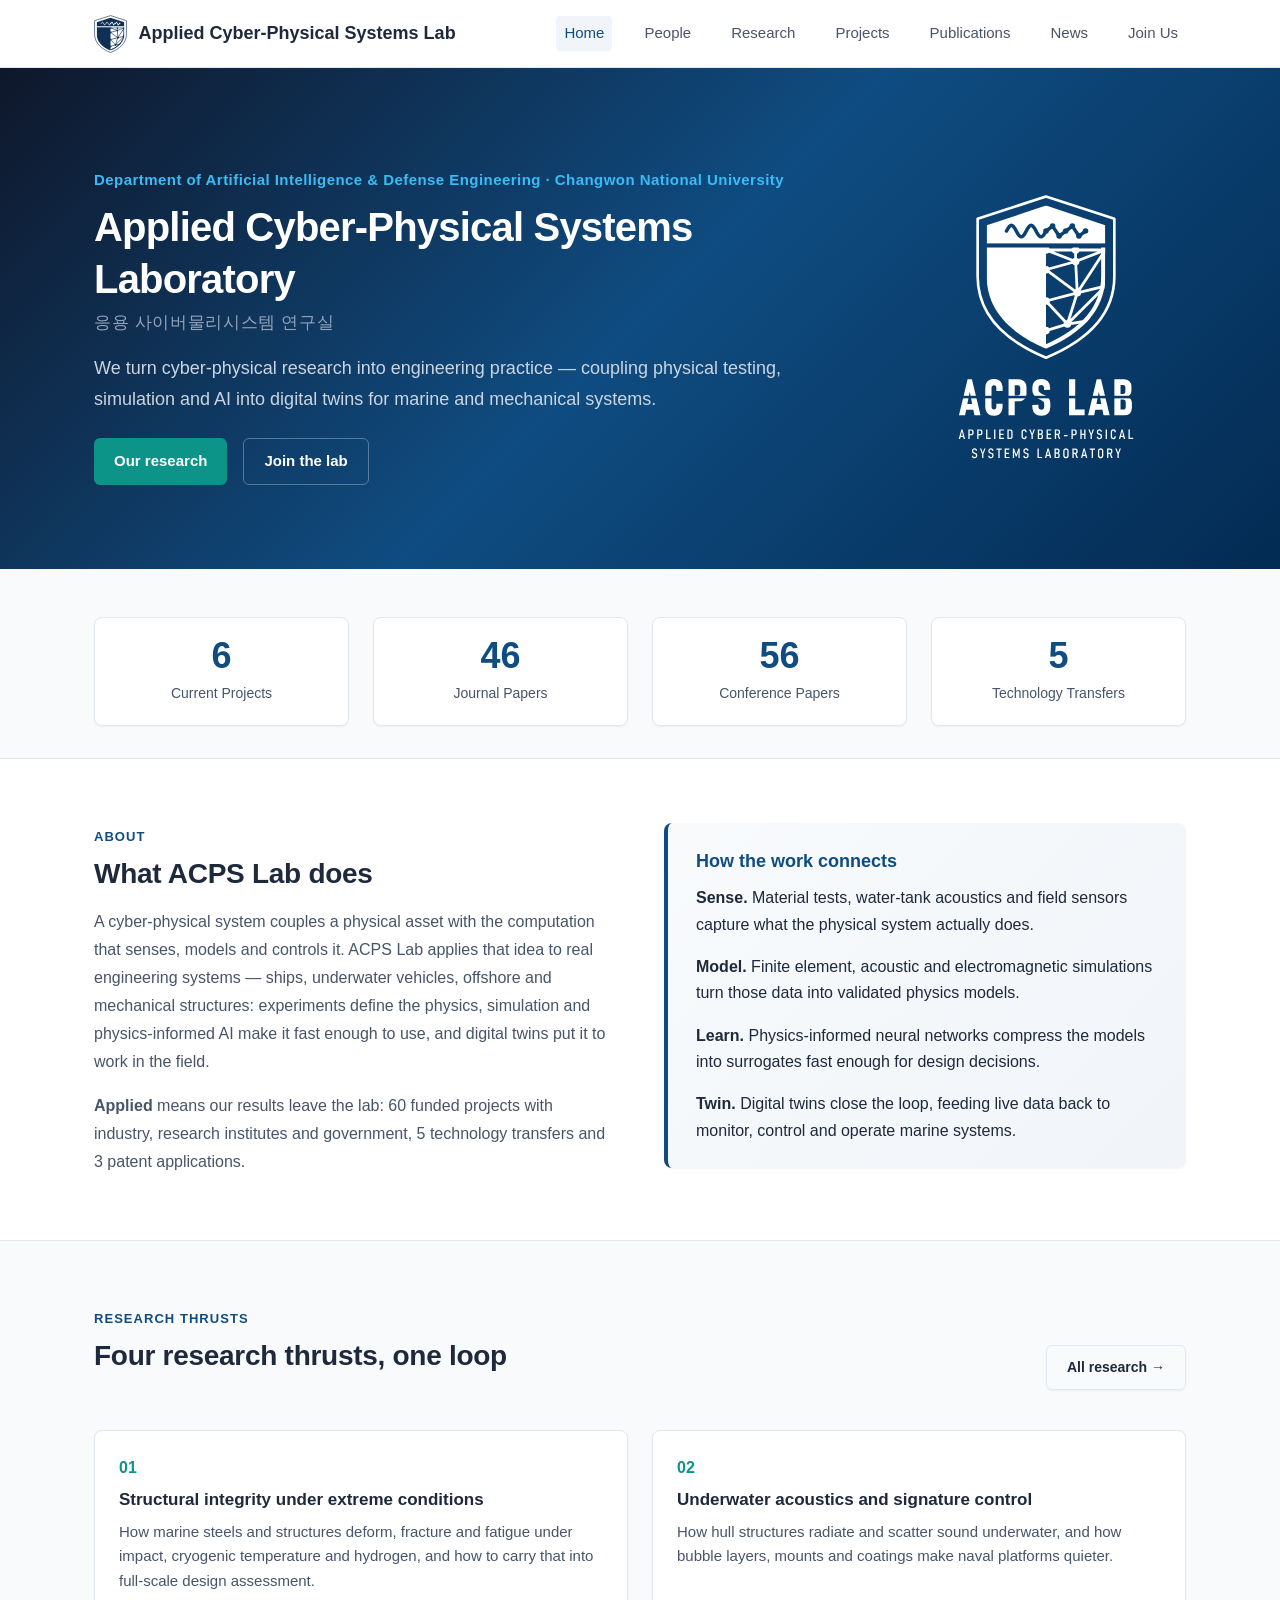
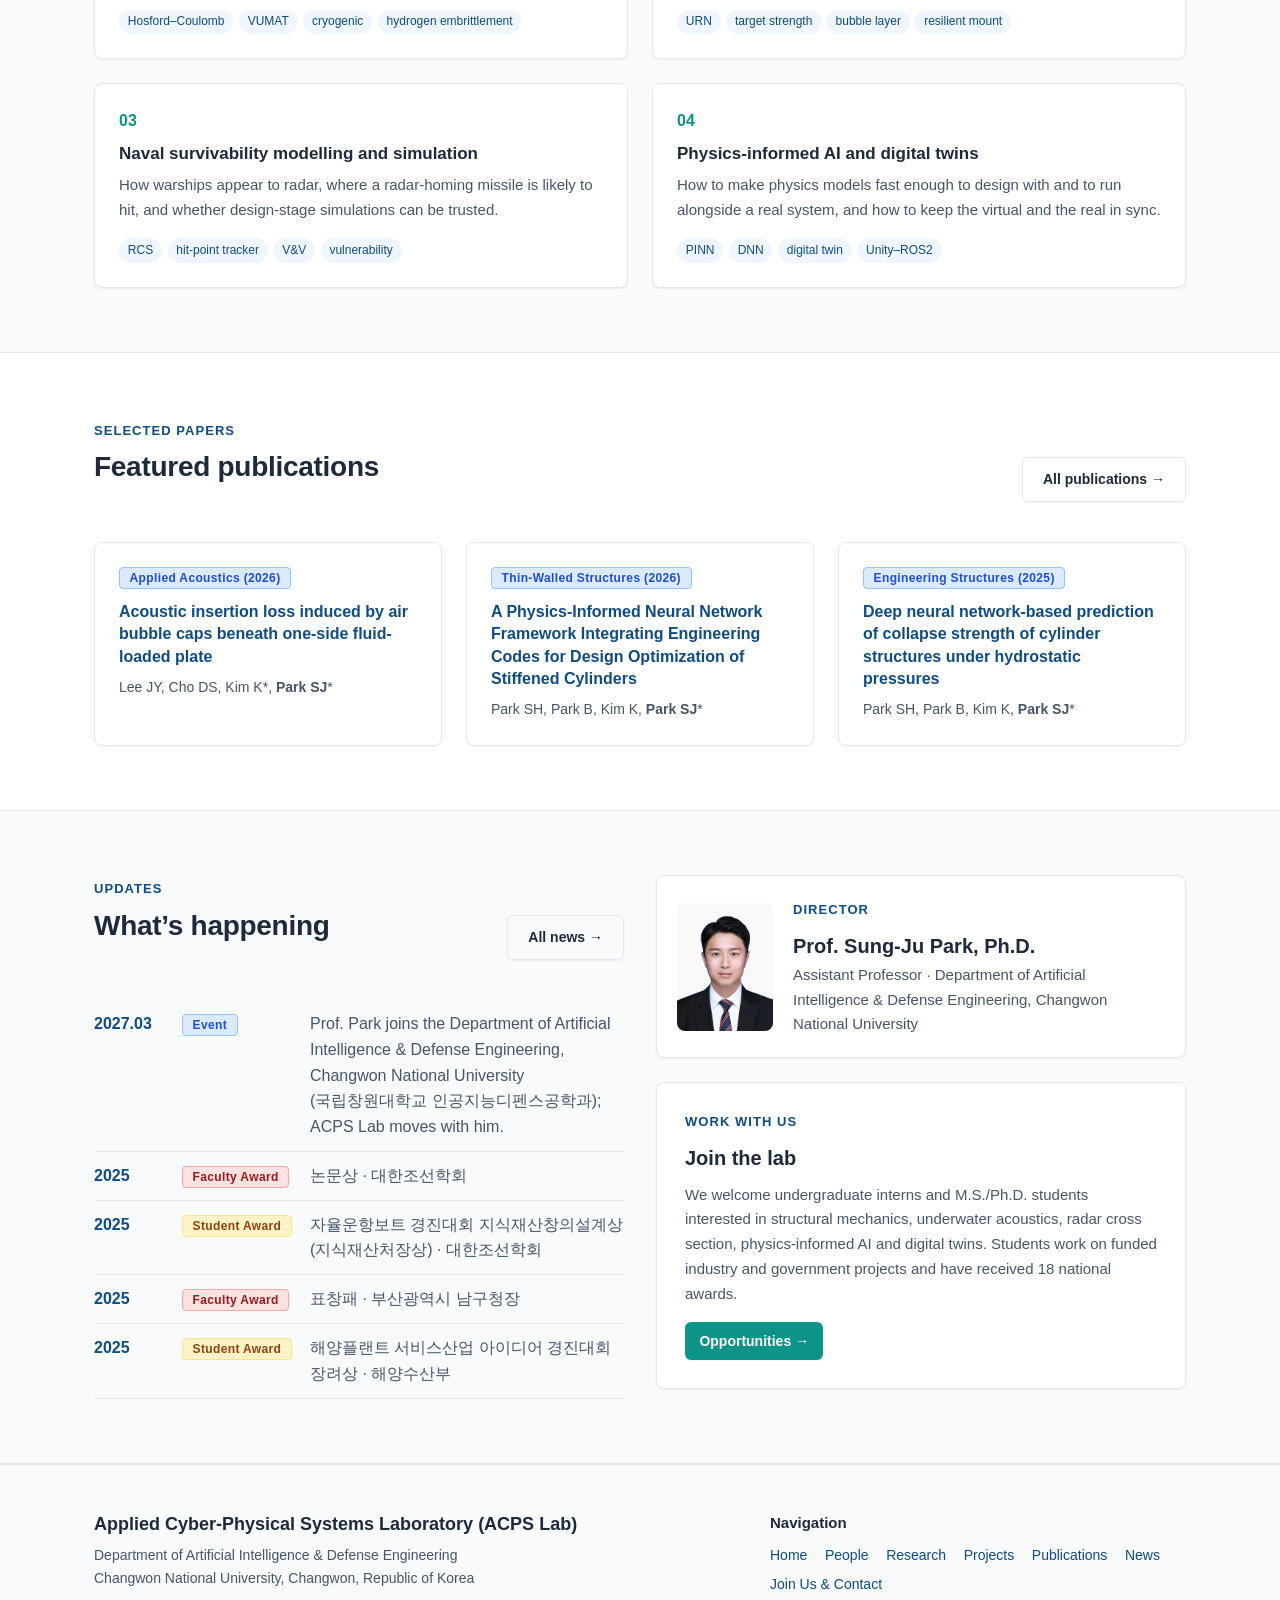
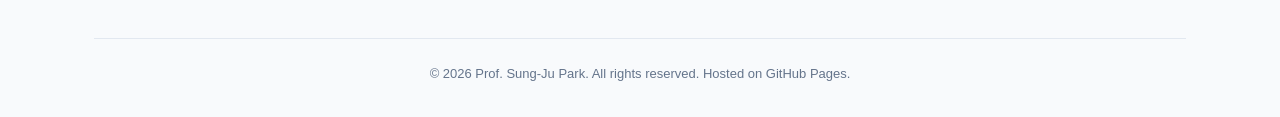
==== commit ab91b012: "Readability pass across the site - People: service list as one-line rows (period | role | organisati" ====
--- a/index.html
+++ b/index.html
@@ -80,6 +80,7 @@
         <div>
           <p class="hero-eyebrow">Department of Artificial Intelligence &amp; Defense Engineering &middot; Changwon National University</p>
           <h1>Applied Cyber-Physical Systems Laboratory</h1>
+          <p class="hero-ko" lang="ko">응용 사이버물리시스템 연구실</p>
           <p class="hero-lede">We turn cyber-physical research into engineering practice &mdash; coupling physical testing, simulation and AI into digital twins for marine and mechanical systems.</p>
           <div class="hero-actions">
             <a href="research.html" class="btn btn-teal">Our research</a>
@@ -108,8 +109,8 @@
     <div class="wrap">
       <div class="grid-2" style="gap: 3rem; align-items: flex-start;">
         <div>
-          <h2 style="margin-bottom: 0.25rem;">Applied Cyber-Physical Systems Laboratory</h2>
-          <p style="color: var(--ink-faint); margin-bottom: 1.25rem;">응용 사이버물리시스템 연구실</p>
+          <span class="section-label">About</span>
+          <h2 style="margin-bottom: 1rem;">What ACPS Lab does</h2>
           <p style="color: var(--ink-soft); line-height: 1.75;">
             A cyber-physical system couples a physical asset with the computation that senses, models and controls it.
             ACPS Lab applies that idea to real engineering systems &mdash; ships, underwater vehicles, offshore and mechanical structures:
--- a/css/style.css
+++ b/css/style.css
@@ -930,7 +930,7 @@
 
 /* News list & data-rendered headings */
 .news-list { list-style: none; padding: 0; margin: 0; }
-.news-list li { padding: 0.65rem 0; border-bottom: 1px solid var(--rule); color: var(--ink-soft); line-height: 1.6; }
+.news-list li { display: grid; grid-template-columns: 4.75rem 7.25rem minmax(0, 1fr); gap: 0.75rem; align-items: baseline; padding: 0.7rem 0; border-bottom: 1px solid var(--rule); color: var(--ink-soft); line-height: 1.6; }
 .news-date { display: inline-block; min-width: 5.5rem; font-weight: 600; color: var(--accent); font-variant-numeric: tabular-nums; }
 .year-heading { margin: 2.5rem 0 1.25rem; color: var(--accent); font-size: 1.35rem; border-bottom: 2px solid var(--accent); padding-bottom: 0.5rem; }
 
@@ -1047,6 +1047,40 @@
 .pc-links { display: flex; flex-wrap: wrap; gap: 0.35rem 1rem; margin-top: 0.35rem !important; font-weight: 600; font-size: 0.875rem !important; }
 @media (max-width: 960px) { .pc-list { grid-template-columns: minmax(0, 1fr); } }
 
+/* Professional service list (People): one row per role */
+.svc { list-style: none; margin: 0; padding: 0; border-top: 1px solid var(--rule); }
+.svc li { display: grid; grid-template-columns: 10.5rem minmax(0, 1fr) auto; gap: 1.25rem; align-items: baseline; padding: 0.7rem 0.25rem; border-bottom: 1px solid var(--rule); }
+.svc-date { font-variant-numeric: tabular-nums; font-weight: 600; color: var(--accent); white-space: nowrap; font-size: 0.9rem; }
+.svc-role { color: var(--ink); }
+.svc-org { color: var(--ink-faint); font-size: 0.9rem; white-space: nowrap; text-align: right; }
+@media (max-width: 700px) { .svc li { grid-template-columns: minmax(0, 1fr); gap: 0.15rem; } .svc-org { text-align: left; } }
+
+/* Readability pass */
+body { word-break: keep-all; overflow-wrap: break-word; }          /* Korean wraps between words, not inside them */
+.hero-ko { margin: -0.25rem 0 1rem; color: #94a3b8; font-size: 1.05rem; letter-spacing: 0.04em; }
+.news-type .badge { white-space: nowrap; }
+@media (max-width: 640px) { .news-list li { grid-template-columns: auto 1fr; } .news-list .news-text { grid-column: 1 / -1; } }
+.director-card { flex-direction: row; }
+.ph-tile.ph-full { grid-column: 1 / -1; }
+.pc-body .ph-label span { display: block; margin-top: 0.1rem; }
+.pub-item { padding: 0.85rem 1.1rem; }
+.pub-item + .pub-item { margin-top: -1px; }
+.project-card { padding: 0.95rem 1.25rem; }
+.jump { display: flex; flex-wrap: wrap; gap: 0.5rem; margin-bottom: 1.5rem; }
+.jump a { padding: 0.35rem 0.8rem; border: 1px solid var(--rule); border-radius: 999px; font-size: 0.8125rem; font-weight: 600; color: var(--ink-soft); background: var(--bg); }
+.jump a span { color: var(--accent); margin-left: 0.25rem; font-variant-numeric: tabular-nums; }
+.jump a:hover { border-color: var(--accent); color: var(--accent); }
+.year-block { scroll-margin-top: calc(var(--nav-h) + 1rem); }
+#journal { scroll-margin-top: calc(var(--nav-h) + 1rem); }
+.foot-inner { grid-template-columns: minmax(0, 1fr) auto; align-items: start; }
+.foot-links ul { display: flex; flex-wrap: wrap; gap: 0.35rem 1.1rem; max-width: 26rem; }
+.foot-links li { margin: 0; }
+@media (max-width: 760px) { .foot-inner { grid-template-columns: minmax(0, 1fr); } }
+
+.bio-grid { display: grid; grid-template-columns: 240px minmax(0, 1fr); gap: 3rem; align-items: start; }
+@media (max-width: 760px) { .bio-grid { grid-template-columns: minmax(0, 1fr); gap: 1.5rem; } .bio-grid > img { max-width: 200px !important; } }
+.card > .btn { align-self: flex-start; }
+
 /* Lab logo */
 .brand-logo { height: 38px; width: auto; display: block; }
 .hero-logo { max-width: 300px; }
@@ -1054,3 +1088,4 @@
 @media (max-width: 900px) { .hero-logo { max-width: 360px; } }
 .site-nav a { white-space: nowrap; }
 @media (max-width: 1100px) { .brand-text { display: none; } }
+.news-list .news-date { min-width: 0; }
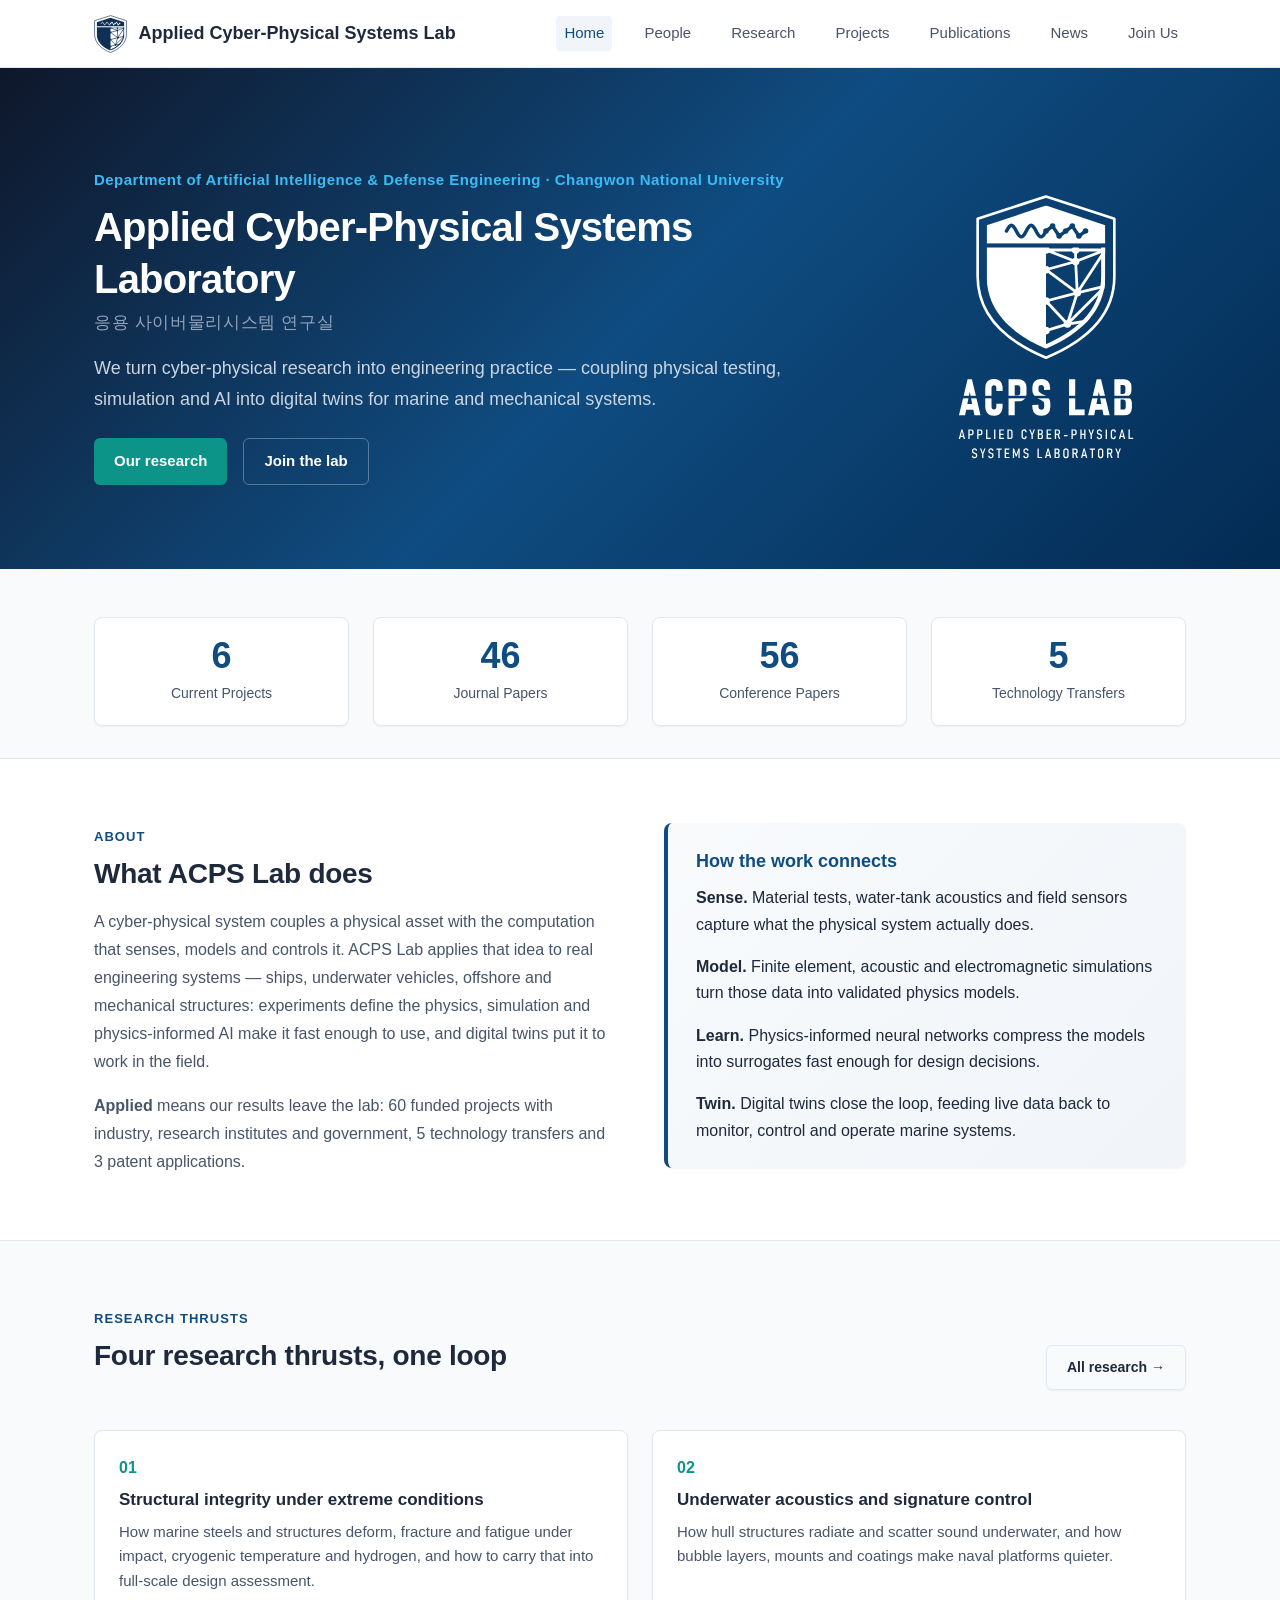
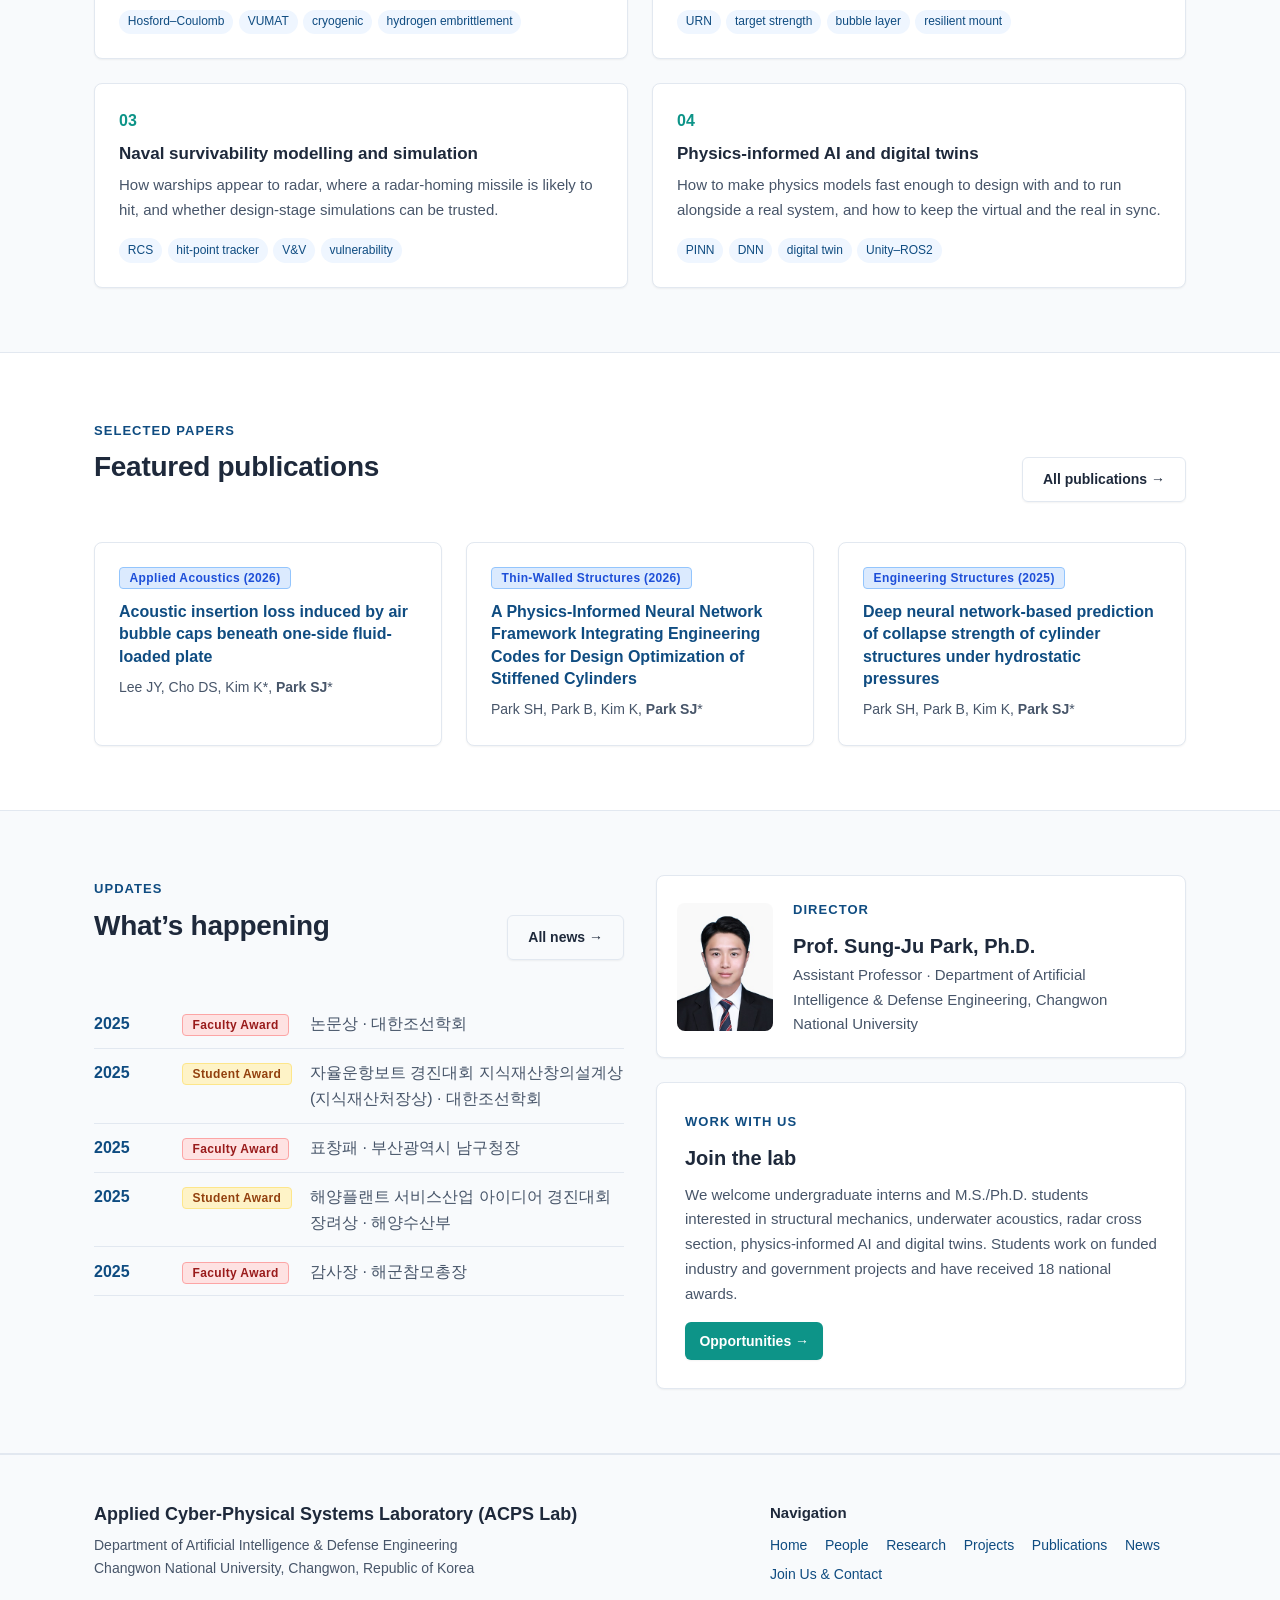
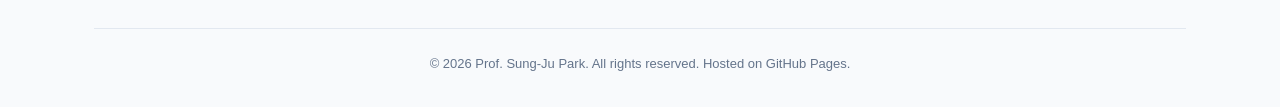
==== commit 519c4401: "Remove the 2027 move from News and the People timeline/biography (to be added in March) Co-Authored-" ====
--- a/index.html
+++ b/index.html
@@ -5,7 +5,21 @@
   <meta name="viewport" content="width=device-width, initial-scale=1.0">
   <title>Applied Cyber-Physical Systems Laboratory — Prof. Sung-Ju Park | Changwon National University</title>
   <meta name="description" content="Applied Cyber-Physical Systems Laboratory (ACPS Lab) led by Prof. Sung-Ju Park at Changwon National University. Applied research that couples physical testing, simulation and physics-informed AI into digital twins for marine and mechanical engineering systems.">
-  <link rel="stylesheet" href="css/style.css">
+  <link rel="stylesheet" href="css/style.css?v=20261010c">
+  <!-- Link previews (KakaoTalk, Slack, social media) -->
+  <meta property="og:type" content="website">
+  <meta property="og:site_name" content="ACPS Lab">
+  <meta property="og:title" content="ACPS Lab · 응용 사이버물리시스템 연구실">
+  <meta property="og:description" content="국립창원대학교 인공지능디펜스공학과 박성주 교수 연구실 · Structural integrity, underwater acoustics, naval survivability, physics-informed AI and digital twins.">
+  <meta property="og:url" content="https://acps-lab-cwnu.github.io/">
+  <meta property="og:image" content="https://acps-lab-cwnu.github.io/images/og-image.png">
+  <meta property="og:image:width" content="1200">
+  <meta property="og:image:height" content="630">
+  <meta property="og:image:alt" content="ACPS Lab logo">
+  <meta property="og:locale" content="en_US">
+  <meta name="twitter:card" content="summary_large_image">
+  <meta name="twitter:image" content="https://acps-lab-cwnu.github.io/images/og-image.png">
+  <link rel="apple-touch-icon" href="images/apple-touch-icon.png">
   <link rel="icon" href="images/logo-icon.svg" type="image/svg+xml">
   <script type="application/ld+json">
   {
@@ -249,9 +263,9 @@
     </div>
   </footer>
 
-  <script src="data/news.js"></script>
-  <script src="data/publications.js"></script>
-  <script src="data/projects.js"></script>
-  <script src="js/main.js"></script>
+  <script src="data/news.js?v=20261010c"></script>
+  <script src="data/publications.js?v=20261010c"></script>
+  <script src="data/projects.js?v=20261010c"></script>
+  <script src="js/main.js?v=20261010c"></script>
 </body>
 </html>
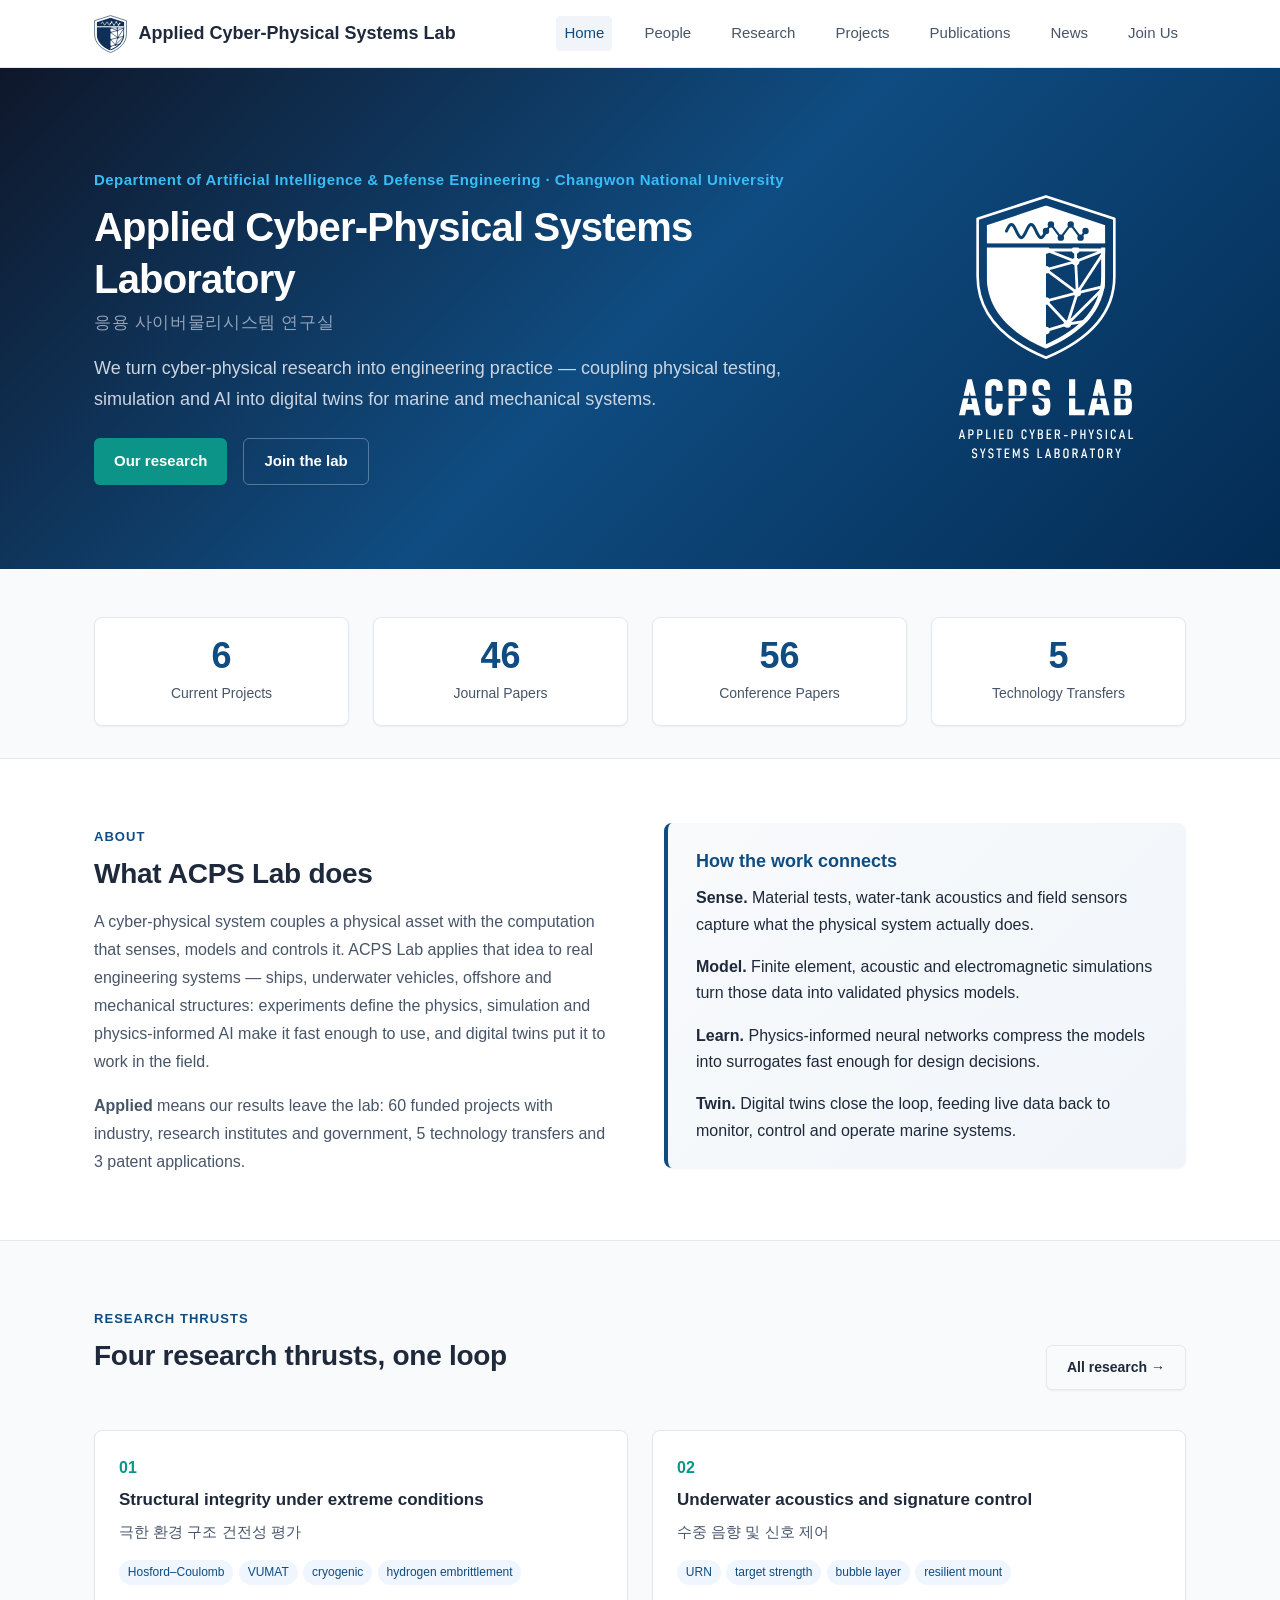
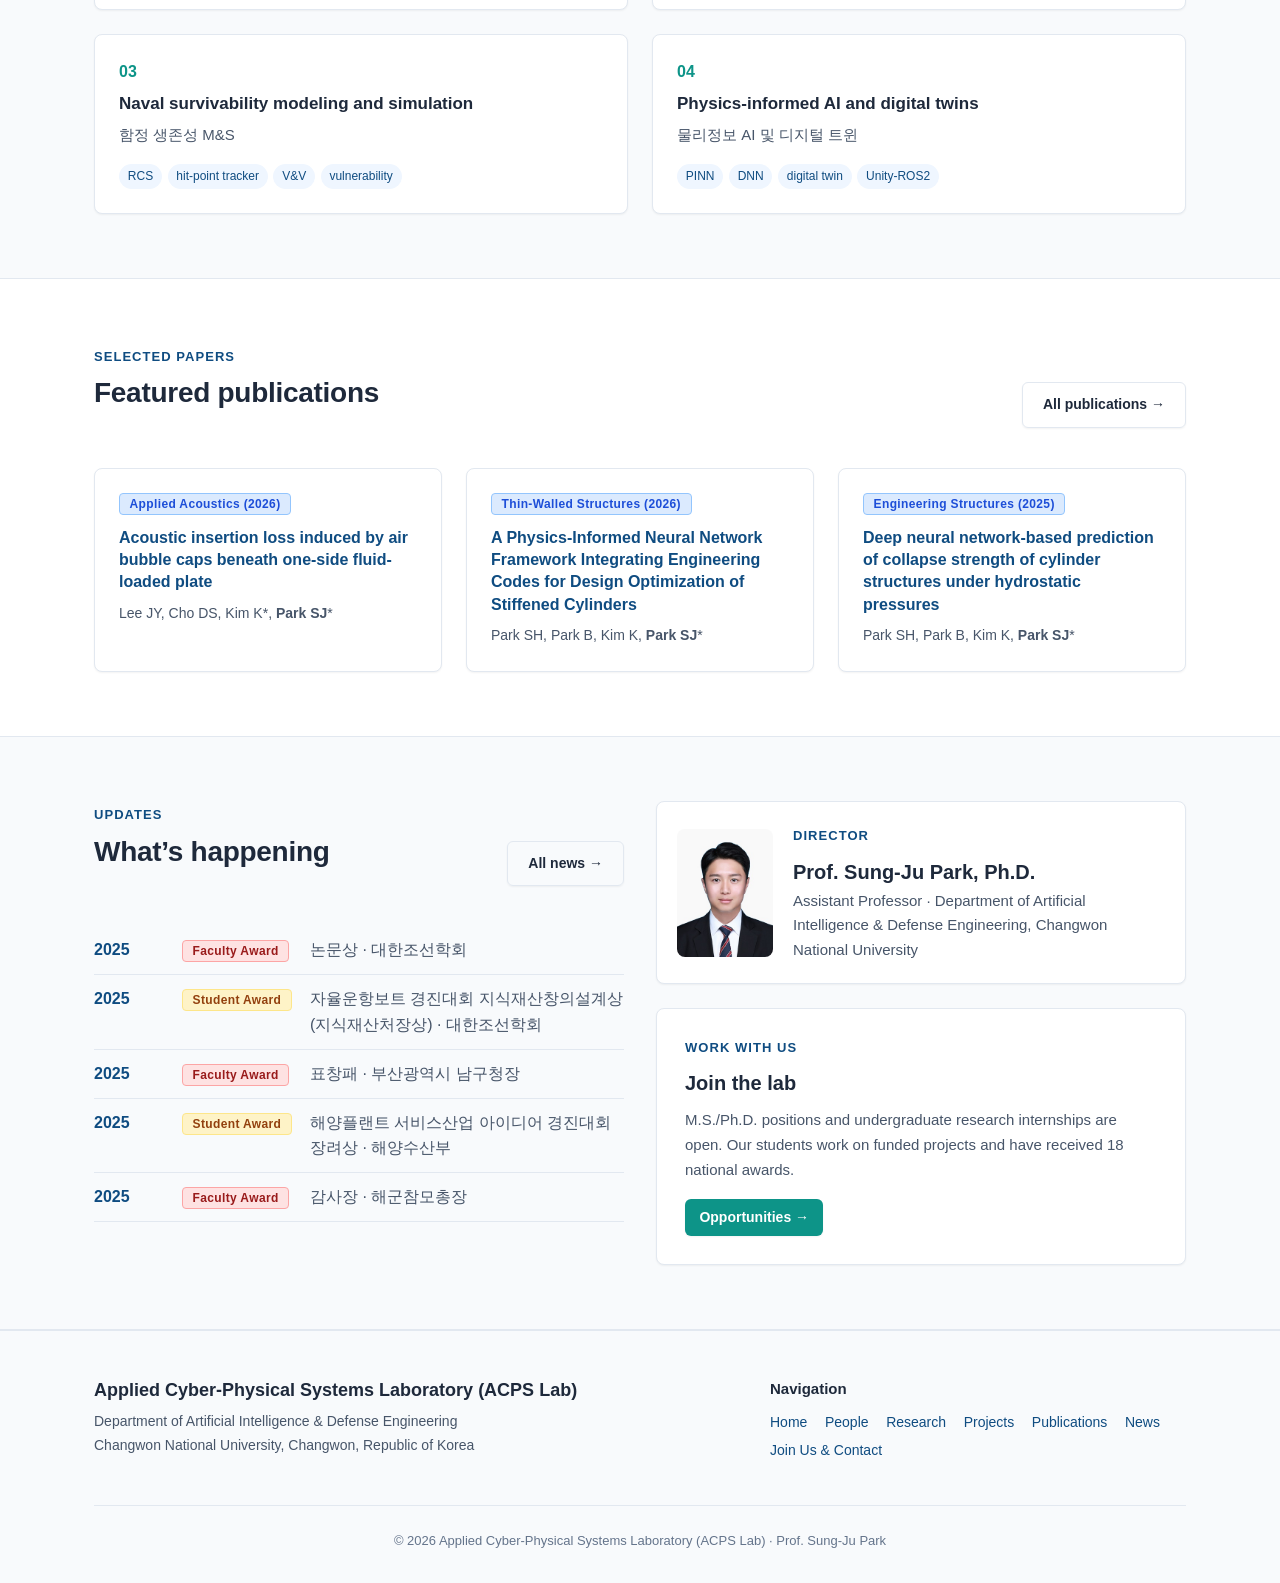
==== commit 1beb9ec0: "Proofreading and consistency pass - page titles/og titles in one pattern; descriptions match what ea" ====
--- a/index.html
+++ b/index.html
@@ -3,9 +3,9 @@
 <head>
   <meta charset="UTF-8">
   <meta name="viewport" content="width=device-width, initial-scale=1.0">
-  <title>Applied Cyber-Physical Systems Laboratory — Prof. Sung-Ju Park | Changwon National University</title>
+  <title>Applied Cyber-Physical Systems Laboratory (ACPS Lab) | Changwon National University</title>
   <meta name="description" content="Applied Cyber-Physical Systems Laboratory (ACPS Lab) led by Prof. Sung-Ju Park at Changwon National University. Applied research that couples physical testing, simulation and physics-informed AI into digital twins for marine and mechanical engineering systems.">
-  <link rel="stylesheet" href="css/style.css?v=20261010c">
+  <link rel="stylesheet" href="css/style.css?v=20261015a">
   <!-- Link previews (KakaoTalk, Slack, social media) -->
   <meta property="og:type" content="website">
   <meta property="og:site_name" content="ACPS Lab">
@@ -160,26 +160,26 @@
         <a class="card thrust-card" href="research.html#structures">
           <span class="thrust-num">01</span>
           <h3>Structural integrity under extreme conditions</h3>
-          <p>How marine steels and structures deform, fracture and fatigue under impact, cryogenic temperature and hydrogen, and how to carry that into full-scale design assessment.</p>
+          <p lang="ko">극한 환경 구조 건전성 평가</p>
           <div class="tag-row"><span class="tag">Hosford–Coulomb</span><span class="tag">VUMAT</span><span class="tag">cryogenic</span><span class="tag">hydrogen embrittlement</span></div>
         </a>
         <a class="card thrust-card" href="research.html#acoustics">
           <span class="thrust-num">02</span>
           <h3>Underwater acoustics and signature control</h3>
-          <p>How hull structures radiate and scatter sound underwater, and how bubble layers, mounts and coatings make naval platforms quieter.</p>
+          <p lang="ko">수중 음향 및 신호 제어</p>
           <div class="tag-row"><span class="tag">URN</span><span class="tag">target strength</span><span class="tag">bubble layer</span><span class="tag">resilient mount</span></div>
         </a>
         <a class="card thrust-card" href="research.html#survivability">
           <span class="thrust-num">03</span>
-          <h3>Naval survivability modelling and simulation</h3>
-          <p>How warships appear to radar, where a radar-homing missile is likely to hit, and whether design-stage simulations can be trusted.</p>
+          <h3>Naval survivability modeling and simulation</h3>
+          <p lang="ko">함정 생존성 M&amp;S</p>
           <div class="tag-row"><span class="tag">RCS</span><span class="tag">hit-point tracker</span><span class="tag">V&amp;V</span><span class="tag">vulnerability</span></div>
         </a>
         <a class="card thrust-card" href="research.html#ai-twin">
           <span class="thrust-num">04</span>
           <h3>Physics-informed AI and digital twins</h3>
-          <p>How to make physics models fast enough to design with and to run alongside a real system, and how to keep the virtual and the real in sync.</p>
-          <div class="tag-row"><span class="tag">PINN</span><span class="tag">DNN</span><span class="tag">digital twin</span><span class="tag">Unity–ROS2</span></div>
+          <p lang="ko">물리정보 AI 및 디지털 트윈</p>
+          <div class="tag-row"><span class="tag">PINN</span><span class="tag">DNN</span><span class="tag">digital twin</span><span class="tag">Unity-ROS2</span></div>
         </a>
       </div>
     </div>
@@ -226,8 +226,7 @@
             <span class="section-label">Work with us</span>
             <h3 style="margin: 0.25rem 0 0.75rem;">Join the lab</h3>
             <p style="color: var(--ink-soft); font-size: 0.9375rem; line-height: 1.65;">
-              We welcome undergraduate interns and M.S./Ph.D. students interested in structural mechanics, underwater acoustics, radar cross section, physics-informed AI and digital twins.
-              Students work on funded industry and government projects and have received <span data-count="student-awards"></span> national awards.
+              M.S./Ph.D. positions and undergraduate research internships are open. Our students work on funded projects and have received <span data-count="student-awards"></span> national awards.
             </p>
             <a href="contact.html" class="btn btn-teal" style="font-size: 0.875rem; padding: 0.45rem 0.9rem;">Opportunities &rarr;</a>
           </div>
@@ -258,14 +257,14 @@
         </div>
       </div>
       <div class="foot-copy">
-        &copy; 2026 Prof. Sung-Ju Park. All rights reserved. Hosted on GitHub Pages.
+        &copy; 2026 Applied Cyber-Physical Systems Laboratory (ACPS Lab) · Prof. Sung-Ju Park
       </div>
     </div>
   </footer>
 
-  <script src="data/news.js?v=20261010c"></script>
-  <script src="data/publications.js?v=20261010c"></script>
-  <script src="data/projects.js?v=20261010c"></script>
-  <script src="js/main.js?v=20261010c"></script>
+  <script src="data/news.js?v=20261015a"></script>
+  <script src="data/publications.js?v=20261015a"></script>
+  <script src="data/projects.js?v=20261015a"></script>
+  <script src="js/main.js?v=20261015a"></script>
 </body>
 </html>
--- a/css/style.css
+++ b/css/style.css
@@ -497,7 +497,7 @@
 /* Journal Index Badges */
 .badge-scie { background-color: #dbeafe; color: #1d4ed8; border: 1px solid #93c5fd; }
 .badge-scopus { background-color: #f3e8ff; color: #6b21a8; border: 1px solid #d8b4fe; }
-.badge-kci { background-color: #e0e7ff; color: #3730a3; border: 1px solid #a5b4fc; }
+.badge-kci { background-color: #ccfbf1; color: #0f766e; border: 1px solid #5eead4; }
 .badge-patent { background-color: #fef3c7; color: #92400e; border: 1px solid #fde68a; }
 .badge-award { background-color: #fee2e2; color: #991b1b; border: 1px solid #fca5a5; }
 
@@ -513,7 +513,7 @@
 @media (prefers-color-scheme: dark) {
   .badge-scie { background-color: #1e3a8a; color: #bfdbfe; border-color: #2563eb; }
   .badge-scopus { background-color: #581c87; color: #e9d5ff; border-color: #7e22ce; }
-  .badge-kci { background-color: #312e81; color: #c7d2fe; border-color: #4338ca; }
+  .badge-kci { background-color: #134e4a; color: #99f6e4; border-color: #14b8a6; }
   .badge-patent { background-color: #78350f; color: #fde68a; border-color: #b45309; }
   .badge-award { background-color: #7f1d1d; color: #fecaca; border-color: #dc2626; }
 
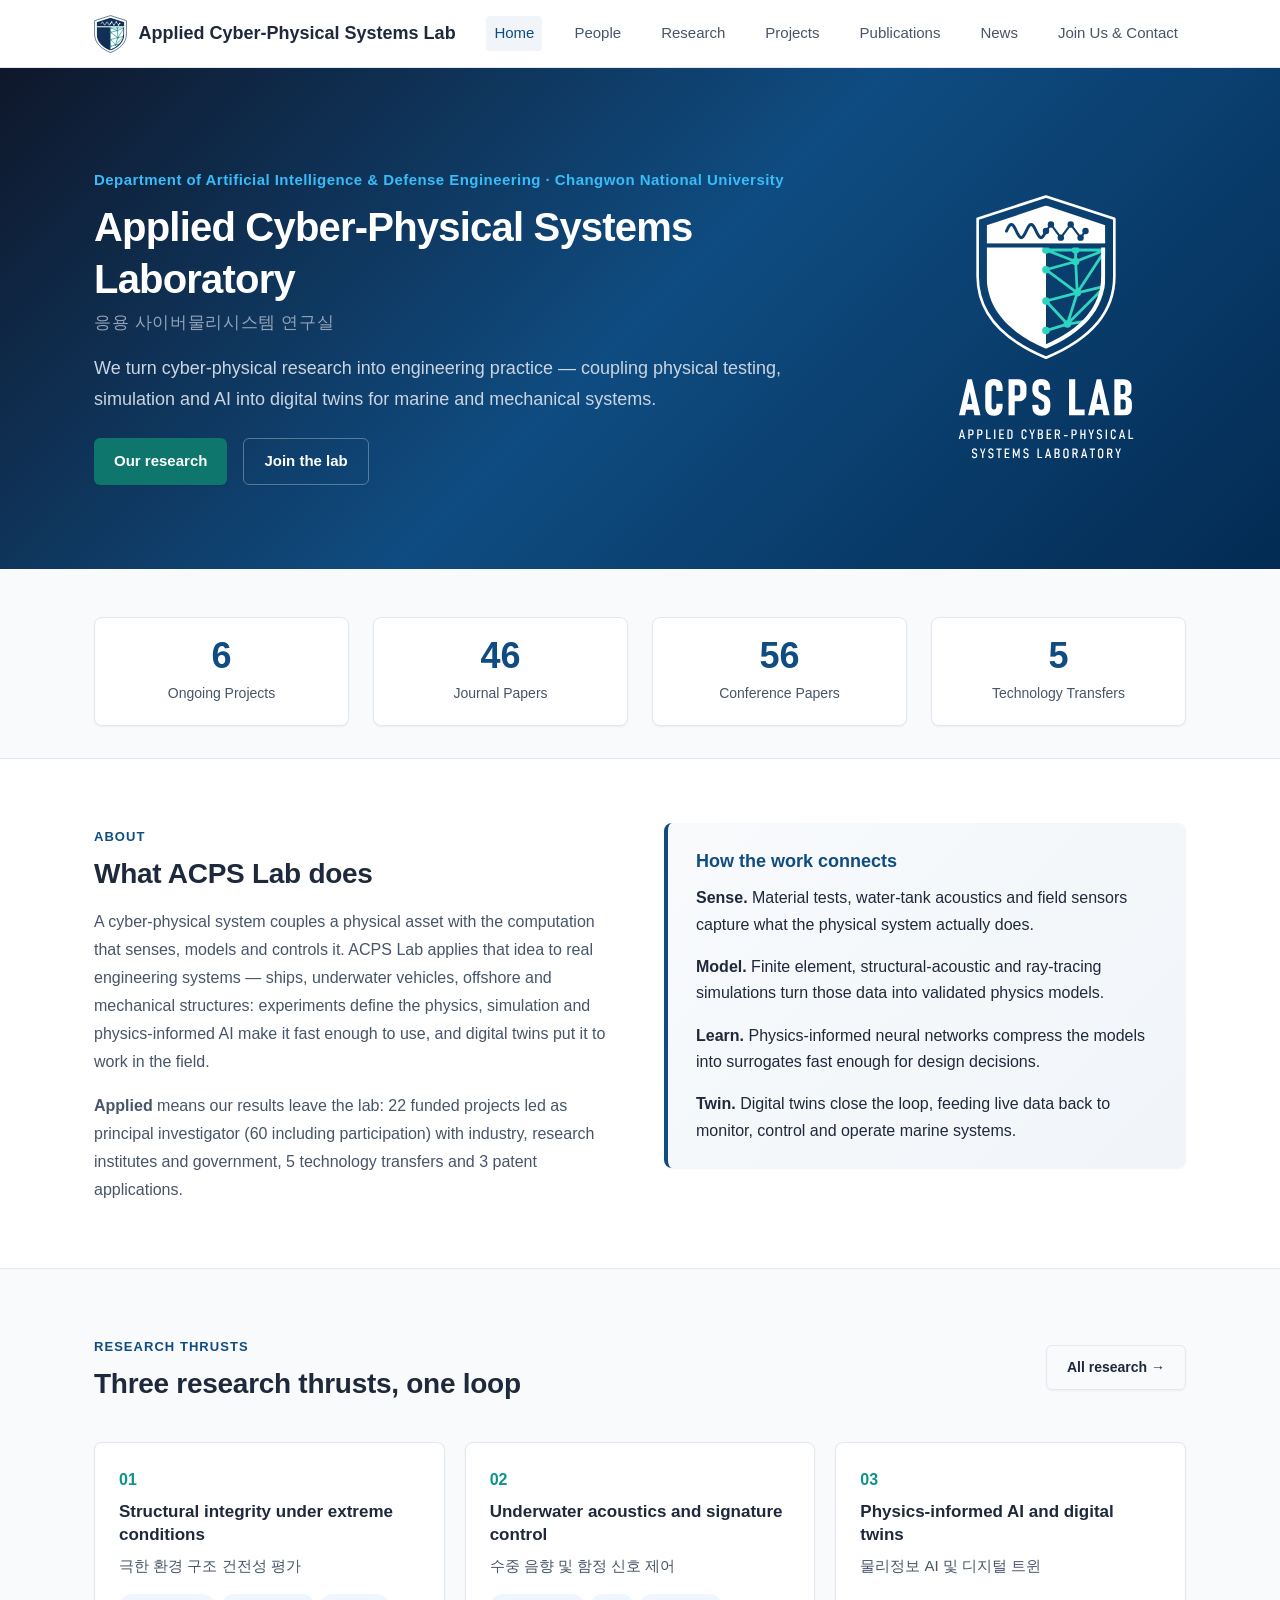
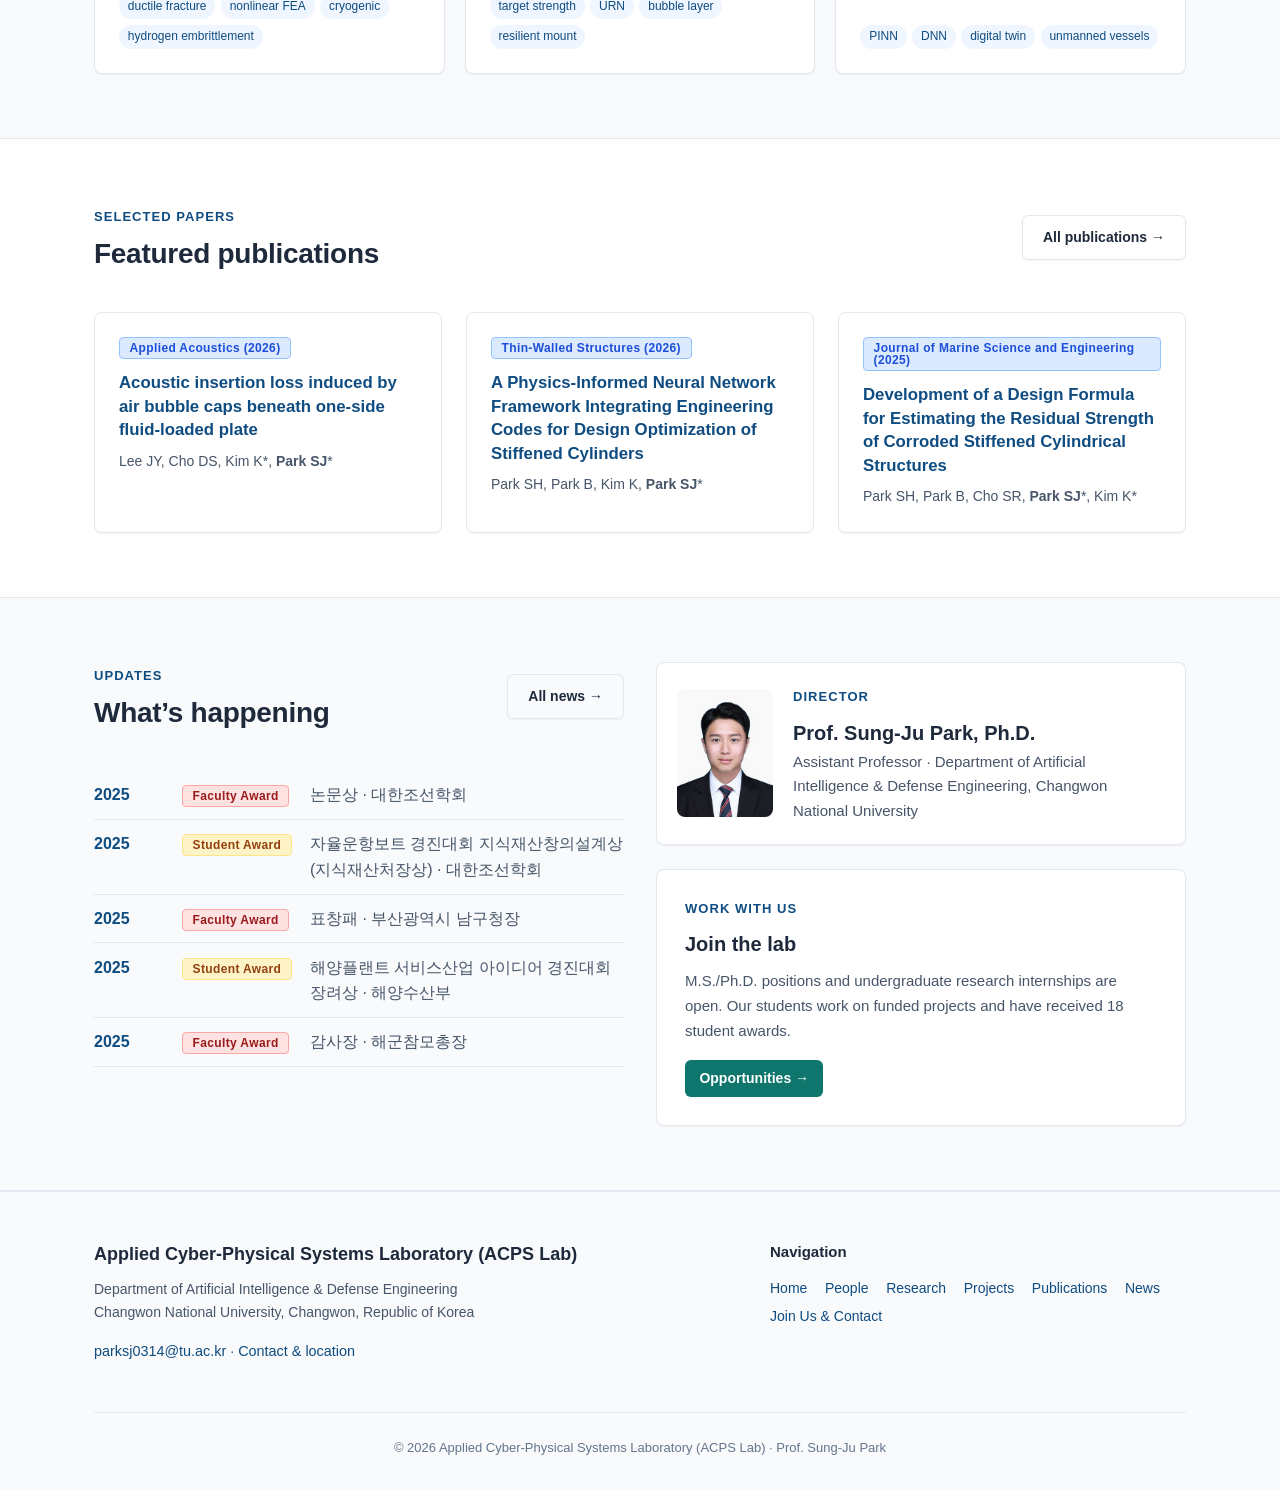
==== commit ff5b91ae: "Update ACPS Lab website: 3 research thrusts, CWNU baseline, refined visuals & UI" ====
--- a/index.html
+++ b/index.html
@@ -1,17 +1,18 @@
 <!DOCTYPE html>
-<html lang="ko">
+<html lang="en">
 <head>
   <meta charset="UTF-8">
   <meta name="viewport" content="width=device-width, initial-scale=1.0">
   <title>Applied Cyber-Physical Systems Laboratory (ACPS Lab) | Changwon National University</title>
-  <meta name="description" content="Applied Cyber-Physical Systems Laboratory (ACPS Lab) led by Prof. Sung-Ju Park at Changwon National University. Applied research that couples physical testing, simulation and physics-informed AI into digital twins for marine and mechanical engineering systems.">
-  <link rel="stylesheet" href="css/style.css?v=20261015a">
+  <meta name="description" content="국립창원대학교 인공지능디펜스공학과 박성주 교수 연구실(ACPS Lab). Applied Cyber-Physical Systems Laboratory led by Prof. Sung-Ju Park, Changwon National University. Applied research that couples physical testing, simulation and physics-informed AI into digital twins for marine and mechanical engineering systems.">
+  <link rel="stylesheet" href="css/style.css?v=20261102a">
   <!-- Link previews (KakaoTalk, Slack, social media) -->
   <meta property="og:type" content="website">
   <meta property="og:site_name" content="ACPS Lab">
   <meta property="og:title" content="ACPS Lab · 응용 사이버물리시스템 연구실">
-  <meta property="og:description" content="국립창원대학교 인공지능디펜스공학과 박성주 교수 연구실 · Structural integrity, underwater acoustics, naval survivability, physics-informed AI and digital twins.">
+  <meta property="og:description" content="국립창원대학교 인공지능디펜스공학과 박성주 교수 연구실 · Structural integrity, underwater acoustics, signature control, physics-informed AI and digital twins.">
   <meta property="og:url" content="https://acps-lab-cwnu.github.io/">
+  <link rel="canonical" href="https://acps-lab-cwnu.github.io/">
   <meta property="og:image" content="https://acps-lab-cwnu.github.io/images/og-image.png">
   <meta property="og:image:width" content="1200">
   <meta property="og:image:height" content="630">
@@ -41,7 +42,7 @@
           "Structural Health Monitoring",
           "Ductile Fracture Mechanics",
           "Underwater Radiated Noise",
-          "Radar Cross Section",
+          "Acoustic Target Strength",
           "Physics-Informed Neural Networks",
           "Digital Twin Unmanned Systems"
         ]
@@ -58,8 +59,10 @@
         ],
         "worksFor": {
           "@type": "CollegeOrUniversity",
-          "name": "Changwon National University"
-        }
+          "name": "Changwon National University",
+          "url": "https://www.changwon.ac.kr"
+        },
+        "description": "Assistant Professor, Department of Artificial Intelligence & Defense Engineering, Changwon National University."
       }
     ]
   }
@@ -72,17 +75,17 @@
     <div class="site-head-inner">
       <a class="brand" href="index.html">
         <picture><source srcset="images/logo-mark-dark.svg" media="(prefers-color-scheme: dark)"><img class="brand-logo" src="images/logo-mark.svg" alt="ACPS Lab" width="33" height="38"></picture>
-        <span class="brand-text">Applied Cyber-Physical Systems Lab</span>
+        <span class="brand-text">Applied Cyber-Physical Systems Lab</span><span class="brand-short">ACPS Lab</span>
       </a>
-      <button class="nav-toggle" aria-label="Toggle navigation">&#9776;</button>
-      <nav class="site-nav" aria-label="Main Navigation">
+      <button class="nav-toggle" aria-label="Open menu" aria-expanded="false" aria-controls="site-nav">&#9776;</button>
+      <nav class="site-nav" id="site-nav" aria-label="Main navigation">
         <a href="index.html">Home</a>
         <a href="people.html">People</a>
         <a href="research.html">Research</a>
         <a href="projects.html">Projects</a>
         <a href="publications.html">Publications</a>
         <a href="news.html">News</a>
-        <a href="contact.html">Join Us</a>
+        <a href="contact.html">Join Us &amp; Contact</a>
       </nav>
     </div>
   </header>
@@ -110,7 +113,7 @@
   <section class="section section-tint" style="padding: 2rem 0;">
     <div class="wrap">
       <div class="stats-grid">
-        <a class="stat-card" href="projects.html"><div class="stat-val" data-count="ongoing"></div><div class="stat-lbl">Current Projects</div></a>
+        <a class="stat-card" href="projects.html"><div class="stat-val" data-count="ongoing"></div><div class="stat-lbl">Ongoing Projects</div></a>
         <a class="stat-card" href="publications.html"><div class="stat-val" data-count="journal"></div><div class="stat-lbl">Journal Papers</div></a>
         <a class="stat-card" href="publications.html"><div class="stat-val" data-count="conferences"></div><div class="stat-lbl">Conference Papers</div></a>
         <a class="stat-card" href="publications.html"><div class="stat-val" data-count="transfers"></div><div class="stat-lbl">Technology Transfers</div></a>
@@ -131,14 +134,14 @@
             experiments define the physics, simulation and physics-informed AI make it fast enough to use, and digital twins put it to work in the field.
           </p>
           <p style="color: var(--ink-soft); line-height: 1.75; margin-bottom: 0;">
-            <strong>Applied</strong> means our results leave the lab: <span data-count="projects"></span> funded projects with industry, research institutes and government,
+            <strong>Applied</strong> means our results leave the lab: <span data-count="pi"></span> funded projects led as principal investigator (<span data-count="projects"></span> including participation) with industry, research institutes and government,
             <span data-count="transfers"></span> technology transfers and <span data-count="patents"></span> patent applications.
           </p>
         </div>
         <div class="lab-statement-box" style="margin: 0;">
           <div class="lab-statement-title">How the work connects</div>
           <p><strong>Sense.</strong> Material tests, water-tank acoustics and field sensors capture what the physical system actually does.</p>
-          <p><strong>Model.</strong> Finite element, acoustic and electromagnetic simulations turn those data into validated physics models.</p>
+          <p><strong>Model.</strong> Finite element, structural-acoustic and ray-tracing simulations turn those data into validated physics models.</p>
           <p><strong>Learn.</strong> Physics-informed neural networks compress the models into surrogates fast enough for design decisions.</p>
           <p style="margin-bottom: 0;"><strong>Twin.</strong> Digital twins close the loop, feeding live data back to monitor, control and operate marine systems.</p>
         </div>
@@ -149,37 +152,31 @@
   <!-- Research thrusts -->
   <section class="section section-tint">
     <div class="wrap">
-      <div class="section-head" style="display: flex; justify-content: space-between; align-items: flex-end; gap: 1rem;">
+      <div class="section-head section-head--row">
         <div>
           <span class="section-label">Research thrusts</span>
-          <h2>Four research thrusts, one loop</h2>
-        </div>
-        <a href="research.html" class="btn btn-ghost" style="font-size: 0.875rem;">All research &rarr;</a>
-      </div>
-      <div class="grid-2">
+          <h2>Three research thrusts, one loop</h2>
+        </div>
+        <a href="research.html" class="btn btn-ghost btn-sm">All research &rarr;</a>
+      </div>
+      <div class="pc-list">
         <a class="card thrust-card" href="research.html#structures">
           <span class="thrust-num">01</span>
           <h3>Structural integrity under extreme conditions</h3>
           <p lang="ko">극한 환경 구조 건전성 평가</p>
-          <div class="tag-row"><span class="tag">Hosford–Coulomb</span><span class="tag">VUMAT</span><span class="tag">cryogenic</span><span class="tag">hydrogen embrittlement</span></div>
+          <div class="tag-row"><span class="tag">ductile fracture</span><span class="tag">nonlinear FEA</span><span class="tag">cryogenic</span><span class="tag">hydrogen embrittlement</span></div>
         </a>
         <a class="card thrust-card" href="research.html#acoustics">
           <span class="thrust-num">02</span>
           <h3>Underwater acoustics and signature control</h3>
-          <p lang="ko">수중 음향 및 신호 제어</p>
-          <div class="tag-row"><span class="tag">URN</span><span class="tag">target strength</span><span class="tag">bubble layer</span><span class="tag">resilient mount</span></div>
-        </a>
-        <a class="card thrust-card" href="research.html#survivability">
-          <span class="thrust-num">03</span>
-          <h3>Naval survivability modeling and simulation</h3>
-          <p lang="ko">함정 생존성 M&amp;S</p>
-          <div class="tag-row"><span class="tag">RCS</span><span class="tag">hit-point tracker</span><span class="tag">V&amp;V</span><span class="tag">vulnerability</span></div>
+          <p lang="ko">수중 음향 및 함정 신호 제어</p>
+          <div class="tag-row"><span class="tag">target strength</span><span class="tag">URN</span><span class="tag">bubble layer</span><span class="tag">resilient mount</span></div>
         </a>
         <a class="card thrust-card" href="research.html#ai-twin">
-          <span class="thrust-num">04</span>
+          <span class="thrust-num">03</span>
           <h3>Physics-informed AI and digital twins</h3>
           <p lang="ko">물리정보 AI 및 디지털 트윈</p>
-          <div class="tag-row"><span class="tag">PINN</span><span class="tag">DNN</span><span class="tag">digital twin</span><span class="tag">Unity-ROS2</span></div>
+          <div class="tag-row"><span class="tag">PINN</span><span class="tag">DNN</span><span class="tag">digital twin</span><span class="tag">unmanned vessels</span></div>
         </a>
       </div>
     </div>
@@ -188,12 +185,12 @@
   <!-- Featured publications -->
   <section class="section">
     <div class="wrap">
-      <div class="section-head" style="display: flex; justify-content: space-between; align-items: flex-end; gap: 1rem;">
+      <div class="section-head section-head--row">
         <div>
           <span class="section-label">Selected papers</span>
           <h2>Featured publications</h2>
         </div>
-        <a href="publications.html" class="btn btn-ghost" style="font-size: 0.875rem;">All publications &rarr;</a>
+        <a href="publications.html" class="btn btn-ghost btn-sm">All publications &rarr;</a>
       </div>
       <div class="grid-3" id="featured-pubs"></div>
     </div>
@@ -204,12 +201,12 @@
     <div class="wrap">
       <div class="grid-2" style="gap: 2rem; align-items: flex-start;">
         <div>
-      <div class="section-head" style="display: flex; justify-content: space-between; align-items: flex-end; gap: 1rem;">
+      <div class="section-head section-head--row">
         <div>
           <span class="section-label">Updates</span>
           <h2>What&rsquo;s happening</h2>
         </div>
-        <a href="news.html" class="btn btn-ghost" style="font-size: 0.875rem;">All news &rarr;</a>
+        <a href="news.html" class="btn btn-ghost btn-sm">All news &rarr;</a>
       </div>
           <ul class="news-list" id="news-list" data-limit="5"></ul>
         </div>
@@ -226,7 +223,7 @@
             <span class="section-label">Work with us</span>
             <h3 style="margin: 0.25rem 0 0.75rem;">Join the lab</h3>
             <p style="color: var(--ink-soft); font-size: 0.9375rem; line-height: 1.65;">
-              M.S./Ph.D. positions and undergraduate research internships are open. Our students work on funded projects and have received <span data-count="student-awards"></span> national awards.
+              M.S./Ph.D. positions and undergraduate research internships are open. Our students work on funded projects and have received <span data-count="student-awards"></span> student awards.
             </p>
             <a href="contact.html" class="btn btn-teal" style="font-size: 0.875rem; padding: 0.45rem 0.9rem;">Opportunities &rarr;</a>
           </div>
@@ -240,11 +237,12 @@
     <div class="wrap">
       <div class="foot-inner">
         <div class="foot-brand">
-          <h3>Applied Cyber-Physical Systems Laboratory (ACPS Lab)</h3>
+          <p class="foot-title">Applied Cyber-Physical Systems Laboratory (ACPS Lab)</p>
           <p>Department of Artificial Intelligence &amp; Defense Engineering<br>Changwon National University, Changwon, Republic of Korea</p>
+          <p class="foot-contact"><a href="mailto:parksj0314@tu.ac.kr">parksj0314@tu.ac.kr</a> · <a href="contact.html">Contact &amp; location</a></p>
         </div>
         <div class="foot-links">
-          <h4>Navigation</h4>
+          <p class="foot-subtitle">Navigation</p>
           <ul>
             <li><a href="index.html">Home</a></li>
             <li><a href="people.html">People</a></li>
@@ -262,9 +260,9 @@
     </div>
   </footer>
 
-  <script src="data/news.js?v=20261015a"></script>
-  <script src="data/publications.js?v=20261015a"></script>
-  <script src="data/projects.js?v=20261015a"></script>
-  <script src="js/main.js?v=20261015a"></script>
+  <script src="data/news.js?v=20261102a"></script>
+  <script src="data/publications.js?v=20261102a"></script>
+  <script src="data/projects.js?v=20261102a"></script>
+  <script src="js/main.js?v=20261102a"></script>
 </body>
 </html>
--- a/css/style.css
+++ b/css/style.css
@@ -1,7 +1,7 @@
 /* ==========================================================================
-   Prof. Sung-Ju Park — Academic Portfolio & Research Lab Website
-   Department of Electrical & Control Engineering / Naval Architecture & Ocean Engineering
-   Tongmyong University
+   Applied Cyber-Physical Systems Laboratory (ACPS Lab) — Prof. Sung-Ju Park
+   Department of Artificial Intelligence & Defense Engineering
+   Changwon National University
    ========================================================================== */
 
 :root {
@@ -22,7 +22,7 @@
   --accent-bg: #eff6ff;
 
   --teal: #0d9488;          /* Tech / Digital Twin Teal */
-  --teal-bg: #f0fdf4;
+  --teal-bg: #f0fdfa;
 
   --gold: #d97706;          /* Award Gold */
   --gold-bg: #fffbeb;
@@ -1089,3 +1089,112 @@
 .site-nav a { white-space: nowrap; }
 @media (max-width: 1100px) { .brand-text { display: none; } }
 .news-list .news-date { min-width: 0; }
+
+/* Research figures (research.html): one lead figure + a row of supporting figures, captions below */
+.ph-media.rf { display: flex; flex-direction: column; gap: 1rem; }
+.rf figure { margin: 0; display: flex; flex-direction: column; gap: 0.45rem; min-width: 0; }
+.rf figure a { display: block; overflow: hidden; border-radius: 10px; border: 1px solid var(--rule); background: #ffffff; position: relative; }
+.rf figure a::before { content: ""; position: absolute; inset: 0 auto auto 0; width: 100%; height: 3px; background: var(--ph); z-index: 1; opacity: 0; transition: opacity 0.2s; }
+.rf figure a:hover::before, .rf figure a:focus-visible::before { opacity: 1; }
+.rf img { display: block; width: 100%; height: 100%; object-fit: cover; transition: transform 0.4s ease; }
+.rf figure a:hover img { transform: scale(1.03); }
+.rf-hero a { aspect-ratio: 3 / 2; }
+.rf-row { display: grid; grid-template-columns: repeat(3, minmax(0, 1fr)); gap: 0.9rem 0.75rem; }
+.rf-item a { aspect-ratio: 4 / 3; }
+.rf figcaption { font-size: 0.8125rem; line-height: 1.4; color: var(--ink-soft); }
+.rf figcaption b { display: block; font-weight: 600; color: var(--ink); }
+.rf-hero figcaption b { font-size: 0.875rem; }
+.rf-src { display: block; margin-top: 0.1rem; font-size: 0.75rem; font-style: italic; color: var(--ink-faint); }
+@media (prefers-color-scheme: dark) { .rf figure a { border-color: #475569; } .rf img { filter: brightness(0.94); } }
+@media (prefers-reduced-motion: reduce) { .rf img { transition: none; } .rf figure a:hover img { transform: none; } }
+@media (max-width: 640px) { .rf-row { grid-template-columns: repeat(2, minmax(0, 1fr)); } }
+
+/* Facility cards with a photo */
+.fac-photo { margin: -1.5rem -1.5rem 1rem; aspect-ratio: 16 / 9; overflow: hidden; border-radius: var(--radius) var(--radius) 0 0; background: #0b1220; }
+.fac-photo img { width: 100%; height: 100%; object-fit: cover; display: block; }
+
+/* Review fixes (2026-10-27): contrast, mobile hero, header, accessibility helpers */
+.sr-only { position: absolute; width: 1px; height: 1px; padding: 0; margin: -1px; overflow: hidden; clip: rect(0, 0, 0, 0); white-space: nowrap; border: 0; }
+.btn-teal { background-color: #0f766e; }               /* white text 5.5:1 in light and dark */
+.btn-teal:hover { background-color: #115e59; }
+.btn-sm { font-size: 0.875rem; white-space: nowrap; }
+.section-head--row { display: flex; justify-content: space-between; align-items: center; gap: 1rem; }
+.section-head--row h2 { margin-bottom: 0; }
+.hero-from { white-space: nowrap; opacity: 0.85; font-weight: 600; }
+@media (max-width: 900px) { .hero-actions { justify-content: flex-start; } }
+@media (max-width: 640px) { .hero-logo { display: none; } }
+.brand-short { display: none; font-weight: 700; color: var(--ink); }
+@media (max-width: 1100px) { .brand-short { display: inline; } }
+.search-input:focus-visible { outline: 2px solid var(--accent); outline-offset: 2px; }
+.foot-title { font-size: 1.125rem; font-weight: 700; margin-bottom: 0.5rem; color: var(--ink); }
+.foot-subtitle { font-size: 0.9375rem; font-weight: 700; margin-bottom: 0.75rem; color: var(--ink); }
+.foot-contact { margin-top: 0.5rem; font-size: 0.9rem; }
+.featured-title { margin-bottom: 0.5rem; line-height: 1.4; font-size: 1.05rem; }
+.count-line { color: var(--ink-soft); margin: -0.25rem 0 0.75rem; }
+.pub-legend { color: var(--ink-faint); font-size: 0.875rem; margin: 0 0 0.25rem; }
+#pub-list > h2 + .year-block .year-heading, #pub-list > .year-block:first-child .year-heading { margin-top: 1rem; }
+.no-results { color: var(--ink-faint); padding: 1rem 0; }
+.thrust-note { margin-bottom: 1.25rem; padding: 0.75rem 1rem; border-left: 3px solid var(--accent); background: var(--bg-soft); border-radius: 0 var(--radius) var(--radius) 0; color: var(--ink-soft); font-size: 0.9375rem; }
+.th-more { display: inline-block; margin-top: 0.75rem; font-size: 0.875rem; font-weight: 600; }
+.map-links { margin-top: 0.6rem; font-size: 0.9rem; }
+.tr-pin.tr-next strong, .tr-pin.tr-next .tr-year { color: var(--teal); }
+@media (prefers-color-scheme: dark) {
+  .filter-btn:hover, .filter-btn.active { color: #0f172a; }
+  .tr-band.tr-p2, .tr-band.tr-p3, .tr-band.tr-p2:hover, .tr-band.tr-p3:hover { color: #0f172a; }
+}
+.tr-pin.tr-next::after { background: var(--bg); border: 3px solid var(--teal); box-sizing: border-box; }
+.brand-text { white-space: nowrap; }
+@media (max-width: 1240px) { .brand-text { display: none; } .brand-short { display: inline; } }
+.brand { margin-right: 1.25rem; }
+
+/* Lightbox modal for research & trajectory figures + dark-mode plot comfort */
+@media (prefers-color-scheme: dark) {
+  .rf figure a, .ph-plot { background: #e2e8f0; border-color: #475569; }
+  .rf img { filter: brightness(0.93); }
+}
+.rf figure a, .pc-fig a { cursor: zoom-in; }
+.lightbox-backdrop {
+  position: fixed; inset: 0; z-index: 2000;
+  background: rgba(9, 15, 29, 0.88);
+  backdrop-filter: blur(6px);
+  display: flex; align-items: center; justify-content: center;
+  padding: 1.5rem; opacity: 0; pointer-events: none;
+  transition: opacity 0.2s ease;
+}
+.lightbox-backdrop.open { opacity: 1; pointer-events: auto; }
+.lightbox-dialog {
+  position: relative; max-width: min(1080px, 94vw); max-height: 90vh;
+  display: flex; flex-direction: column; align-items: center;
+  background: #0f172a; border: 1px solid #334155; border-radius: 12px;
+  padding: 1rem 1rem 0.85rem; box-shadow: 0 25px 50px -12px rgba(0, 0, 0, 0.65);
+}
+.lightbox-img {
+  max-width: 100%; max-height: calc(90vh - 5.5rem);
+  width: auto; height: auto; object-fit: contain;
+  border-radius: 6px; background: #ffffff;
+}
+.lightbox-caption {
+  margin-top: 0.7rem; color: #e2e8f0; font-size: 0.9rem;
+  line-height: 1.45; text-align: center; max-width: 75ch;
+}
+.lightbox-close {
+  position: absolute; top: -0.75rem; right: -0.75rem;
+  width: 2.25rem; height: 2.25rem; border-radius: 999px;
+  border: 1px solid #475569; background: #1e293b; color: #f8fafc;
+  font-size: 1.25rem; line-height: 1; cursor: pointer;
+  display: flex; align-items: center; justify-content: center;
+  box-shadow: 0 4px 12px rgba(0, 0, 0, 0.4);
+}
+.lightbox-close:hover { background: var(--teal); border-color: var(--teal); color: #0f172a; }
+@media (max-width: 900px) {
+  .tr-axis-wrap {
+    background:
+      linear-gradient(to right, var(--bg-soft) 20%, rgba(0,0,0,0)),
+      linear-gradient(to left, var(--bg-soft) 20%, rgba(0,0,0,0)) 100% 0,
+      radial-gradient(farthest-side at 0 50%, rgba(15, 76, 129, 0.18), rgba(0,0,0,0)),
+      radial-gradient(farthest-side at 100% 50%, rgba(15, 76, 129, 0.18), rgba(0,0,0,0)) 100% 0;
+    background-repeat: no-repeat;
+    background-size: 28px 100%, 28px 100%, 12px 100%, 12px 100%;
+    background-attachment: local, local, scroll, scroll;
+  }
+}
